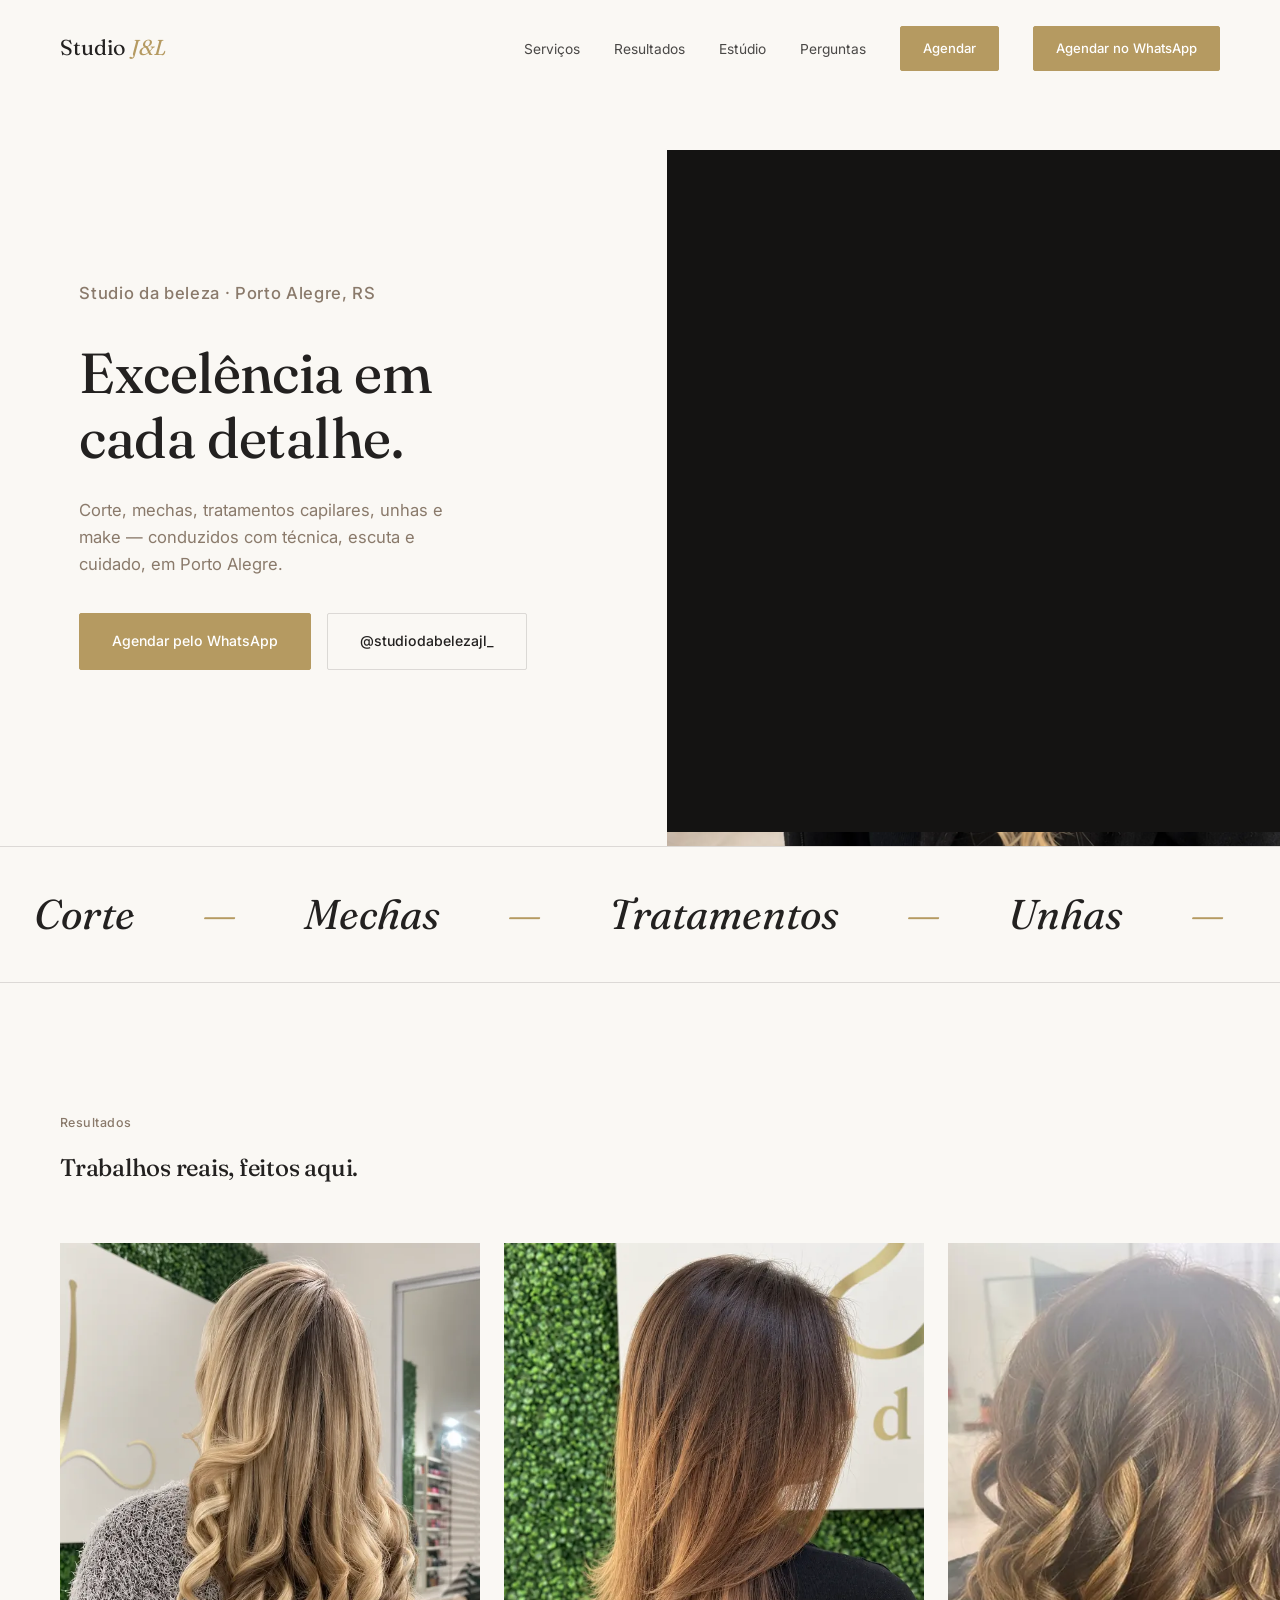
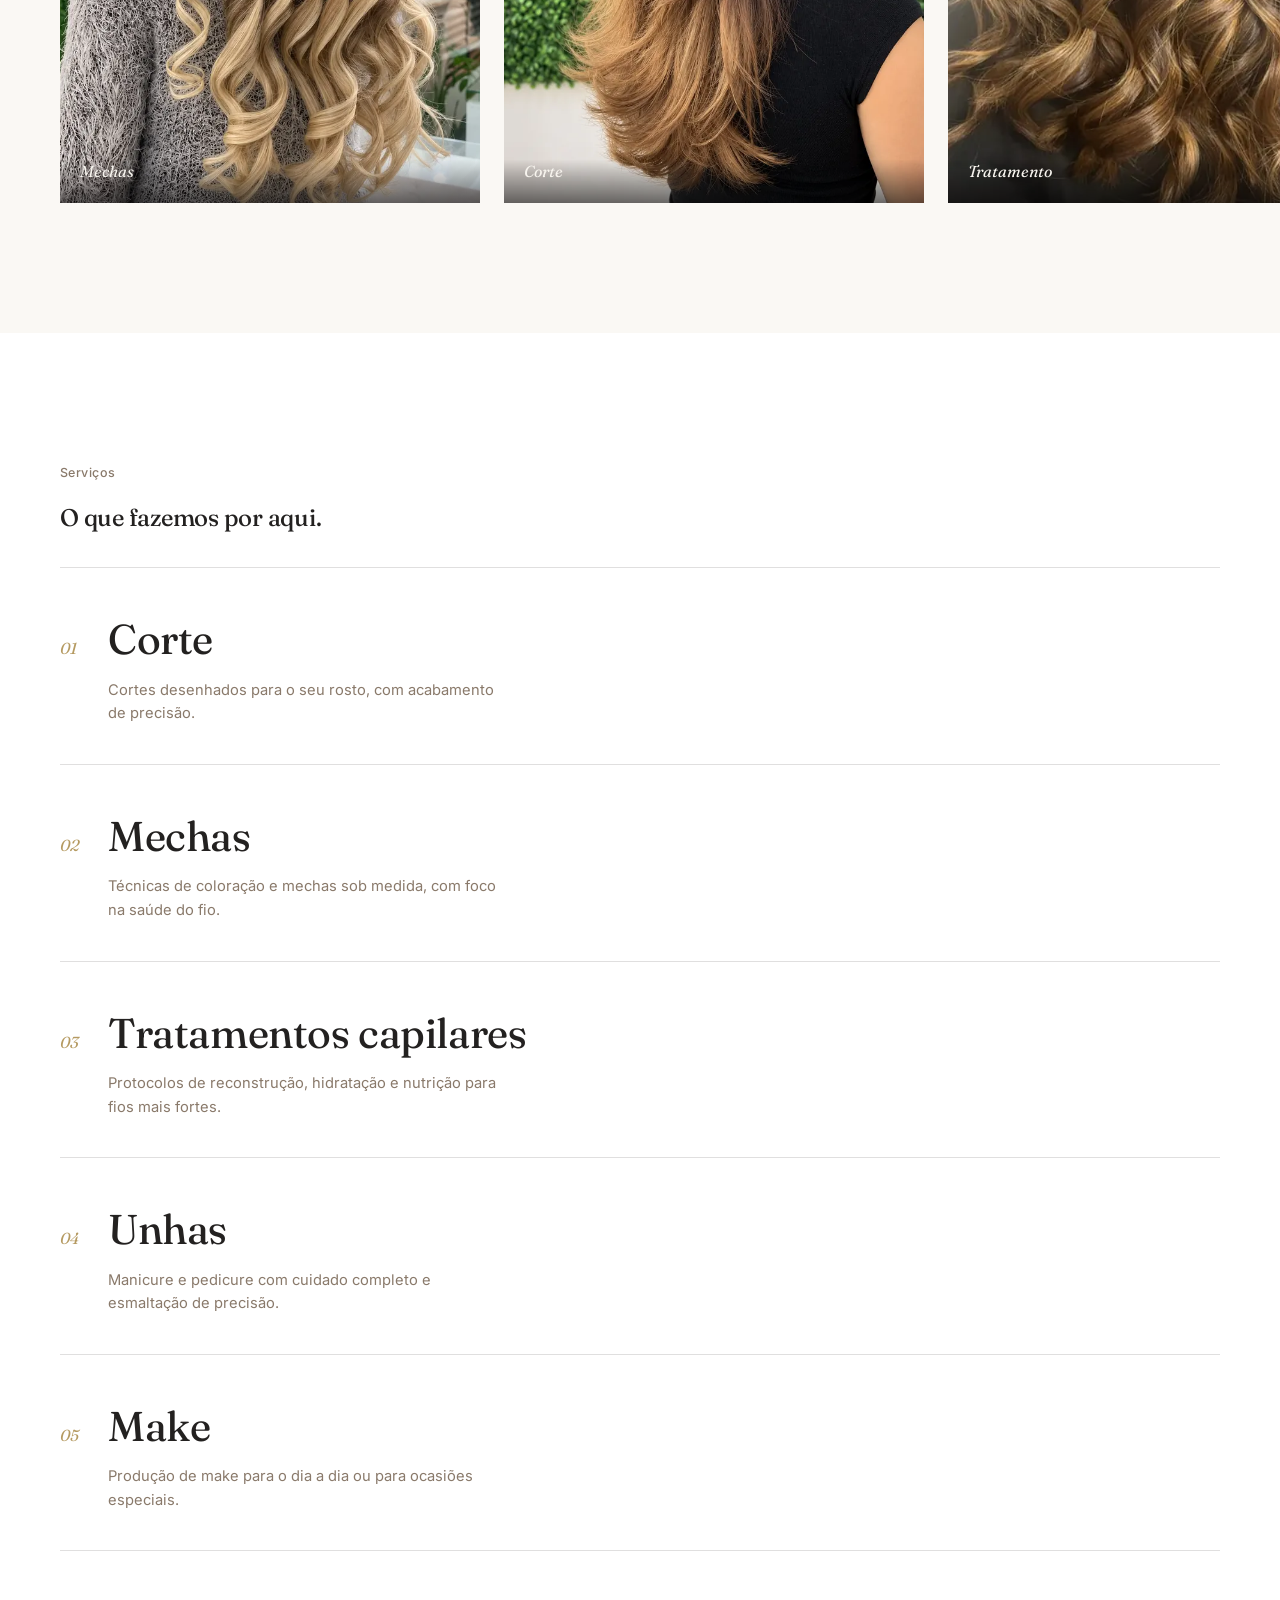
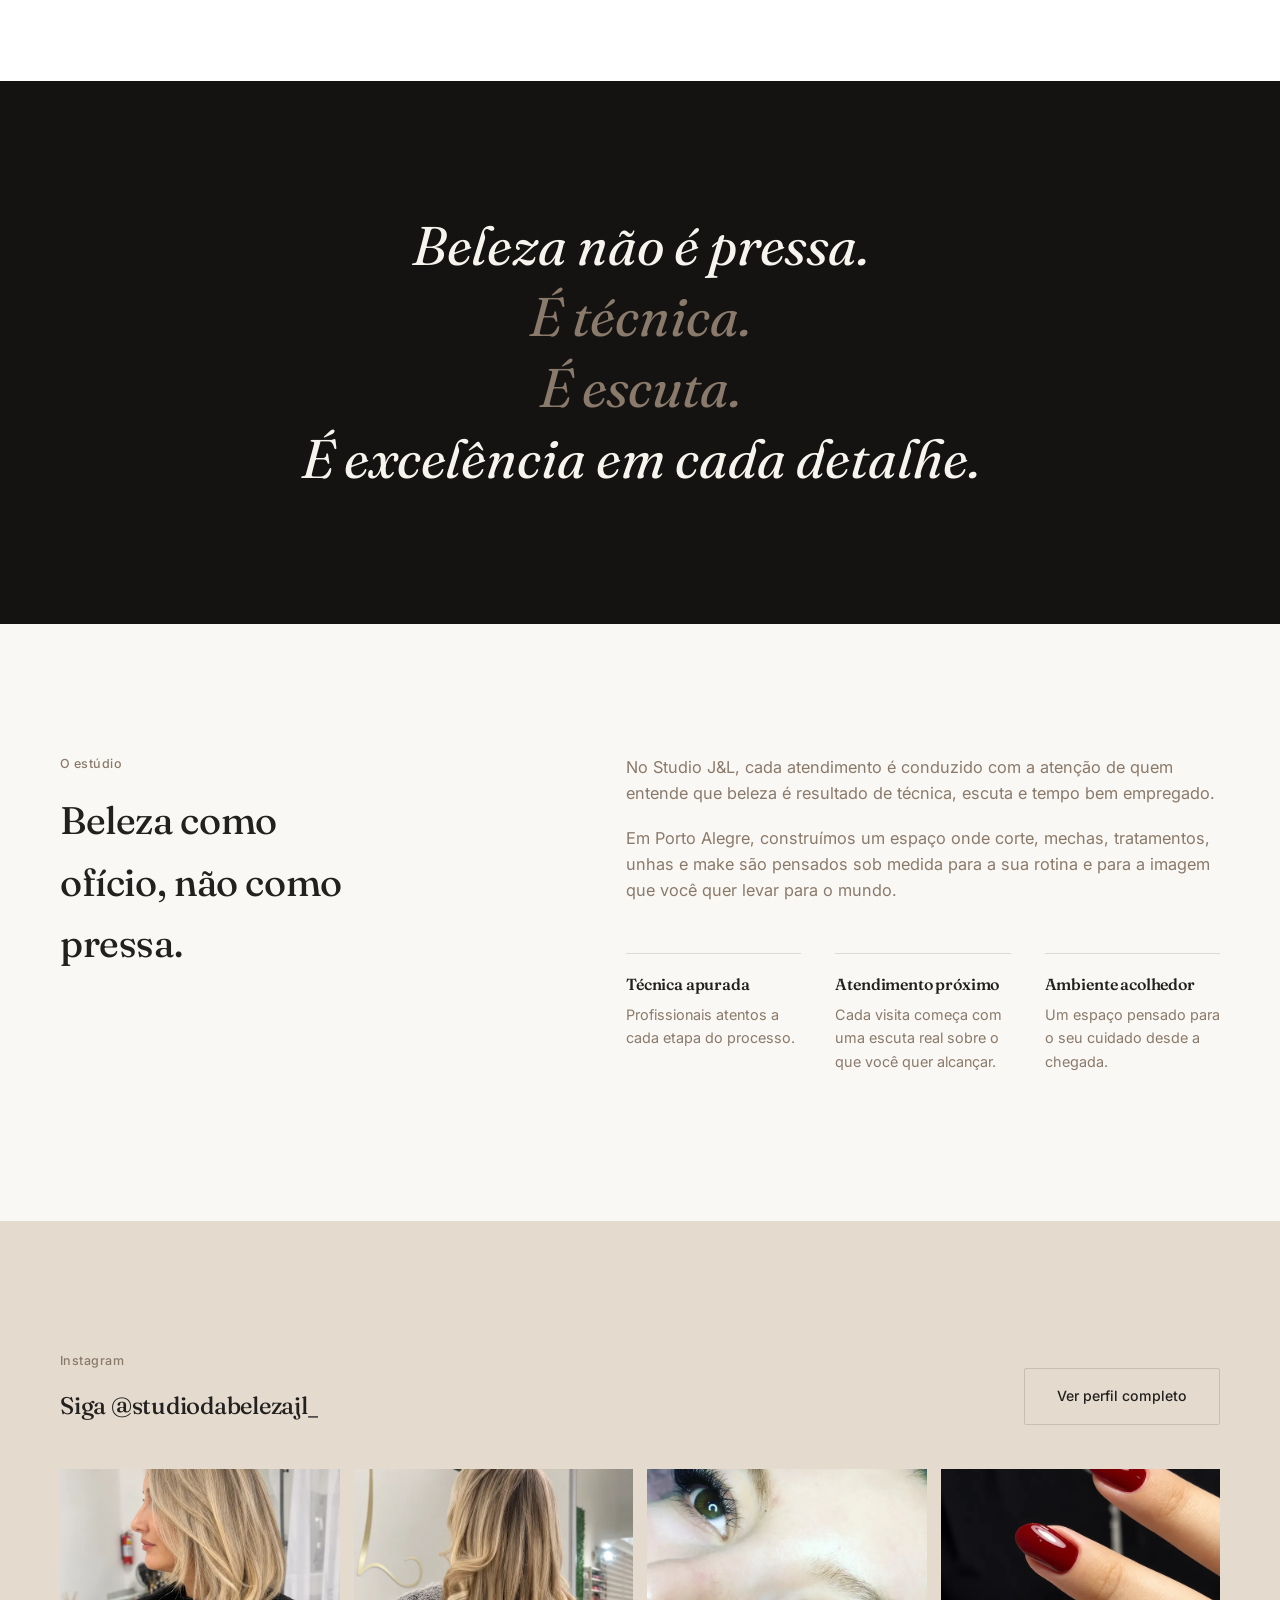
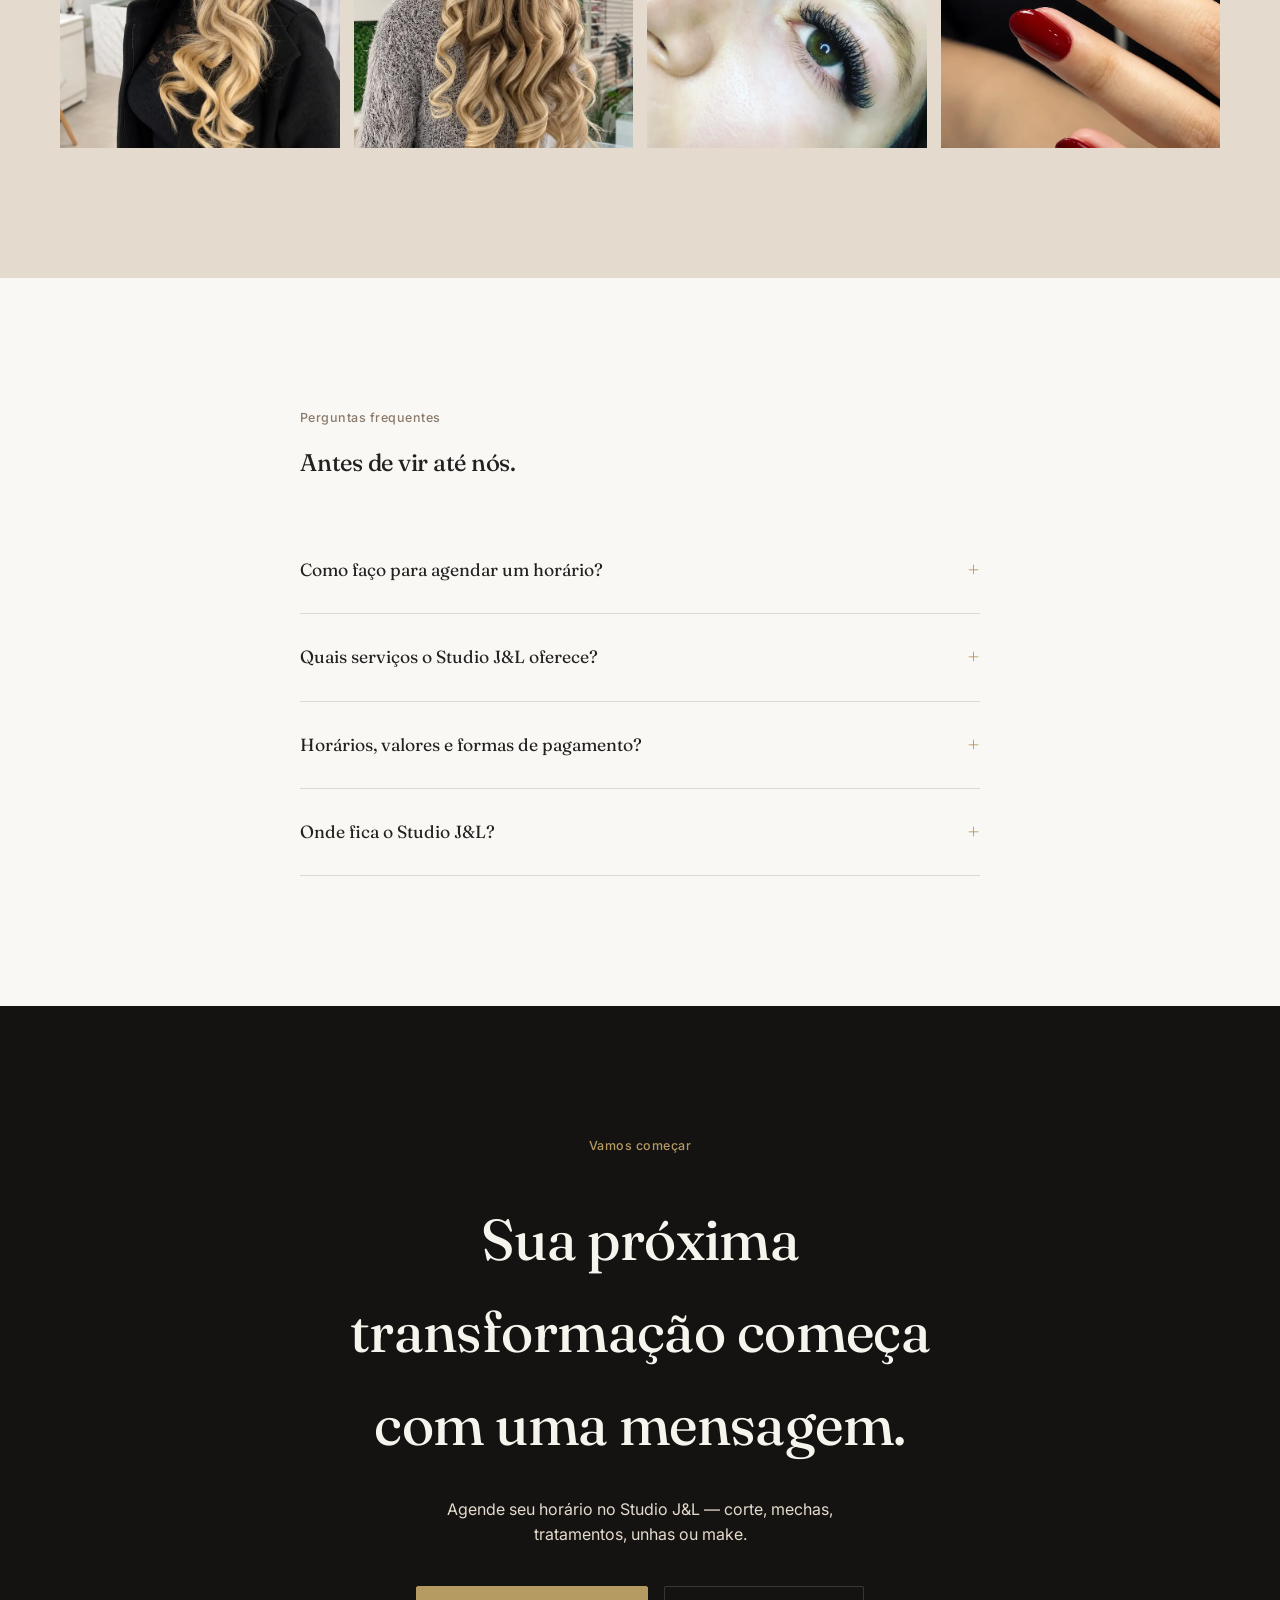
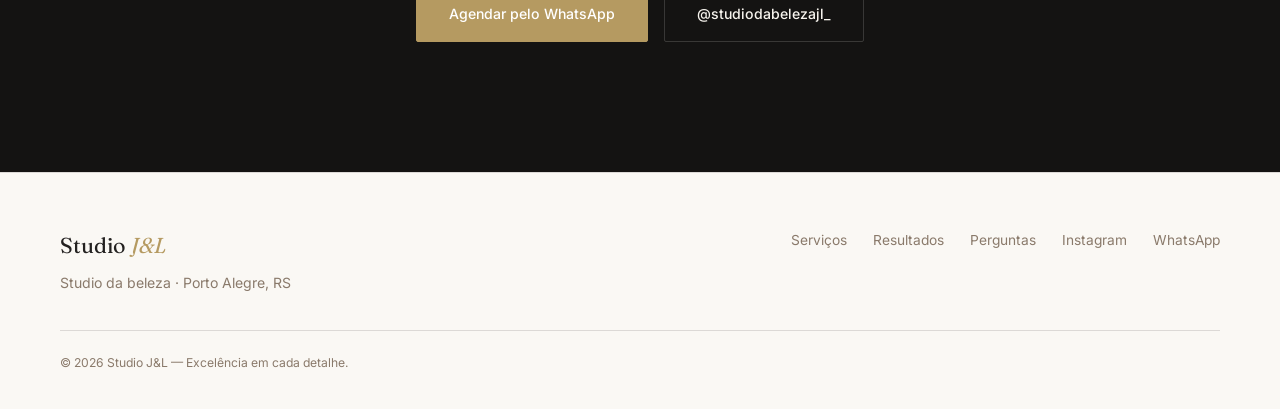
==== index.html @ c89954f4 "Add files via upload" ====
<!DOCTYPE html>
<html lang="pt-BR">
<head>
<meta charset="UTF-8">
<meta name="viewport" content="width=device-width, initial-scale=1, viewport-fit=cover">
<title>Studio J&L | Salão de Beleza em Porto Alegre</title>
<meta name="description" content="Studio J&L — salão de beleza em Porto Alegre. Corte, mechas, tratamentos capilares, unhas e make. Excelência em cada detalhe. Agende pelo WhatsApp.">
<meta name="theme-color" content="#FAF8F4">
<link rel="preconnect" href="https://fonts.googleapis.com">
<link rel="preconnect" href="https://fonts.gstatic.com" crossorigin>
<link href="https://fonts.googleapis.com/css2?family=Fraunces:ital,opsz,wght@0,9..144,340;0,9..144,440;0,9..144,560;1,9..144,420&family=Inter:wght@400;500;600&display=swap" rel="stylesheet">
<style>
:root{
  --bg:#FAF8F4;--ink:#141312;--text:#232120;--text-light:#F7F4EE;
  --gold:#B59A61;--beige:#E4DACD;--taupe:#8a7a6b;--white:#fff;
  --border:rgba(35,33,32,.14);--border-dark:rgba(247,244,238,.16);
  --serif:'Fraunces',Georgia,serif;--sans:'Inter',-apple-system,'Segoe UI',sans-serif;
  padding-top:env(safe-area-inset-top,0px);padding-bottom:env(safe-area-inset-bottom,0px);
}
*,*::before,*::after{box-sizing:border-box;margin:0;padding:0}
html{scroll-behavior:smooth}
body{background:var(--bg);color:var(--text);font-family:var(--sans);line-height:1.6;-webkit-font-smoothing:antialiased;overflow-x:hidden}
img{max-width:100%;display:block;width:100%;height:100%;object-fit:cover}
a{color:inherit;text-decoration:none}
button{font:inherit;background:none;border:none;cursor:pointer;color:inherit}
.wrap{max-width:1240px;margin:0 auto;padding:0 40px}
@media (max-width:640px){.wrap{padding:0 22px}}
h1,h2,h3{font-family:var(--serif);font-weight:460;letter-spacing:-.01em}
.kicker{font-family:var(--sans);font-size:.78rem;letter-spacing:.04em;color:var(--taupe);font-weight:500;margin-bottom:16px}
.skip-link{position:absolute;left:-999px;top:0;background:var(--ink);color:var(--text-light);padding:12px 20px;z-index:999}
.skip-link:focus{left:16px;top:16px}
:focus-visible{outline:2px solid var(--gold);outline-offset:3px}
section{padding:130px 0}
@media (max-width:900px){section{padding:84px 0}}

/* reveal / mask */
.reveal-mask{overflow:hidden;display:block}
[data-reveal]{opacity:0;transform:translateY(22px)}
[data-reveal].in{opacity:1;transform:none;transition:opacity .9s cubic-bezier(.16,.8,.3,1),transform .9s cubic-bezier(.16,.8,.3,1)}

/* buttons */
.btn{display:inline-flex;align-items:center;gap:10px;padding:16px 32px;font-size:.88rem;font-weight:500;border:1px solid var(--text);border-radius:2px;transition:transform .35s cubic-bezier(.16,.8,.3,1),background .3s,color .3s,border-color .3s}
.btn:hover{transform:translateY(-3px)}
.btn:active{transform:translateY(-1px) scale(.98)}
.btn-gold{background:var(--gold);color:var(--white);border-color:var(--gold)}
.btn-gold:hover{background:#a3895a}
.btn-line{border-color:var(--border);color:var(--text)}
.btn-line:hover{border-color:var(--text)}
.btn-dark{border-color:var(--border-dark);color:var(--text-light)}
.btn-dark:hover{background:var(--text-light);color:var(--ink)}

/* progress bar */
#progress{position:fixed;top:0;left:0;height:2px;background:var(--gold);width:0%;z-index:200;transition:width .1s linear}

/* preloader */
#preloader{position:fixed;inset:0;background:var(--ink);z-index:500;display:flex;align-items:center;justify-content:center}
#preloader span{font-family:var(--serif);font-style:italic;color:var(--text-light);font-size:2.4rem;opacity:0}

/* header */
header{position:fixed;top:0;left:0;right:0;z-index:150;padding:26px 0;transition:transform .5s cubic-bezier(.16,.8,.3,1),background .4s,padding .4s,border-color .4s;border-bottom:1px solid transparent}
header.scrolled{background:rgba(250,248,244,.88);backdrop-filter:blur(10px);padding:16px 0;border-color:var(--border)}
header.hide{transform:translateY(-100%)}
header .wrap{display:flex;align-items:center;justify-content:space-between}
.logo{font-family:var(--serif);font-size:1.35rem}
.logo em{font-style:italic;color:var(--gold)}
nav ul{list-style:none;display:flex;gap:34px;align-items:center}
.nav-link{font-size:.86rem;opacity:.82;transition:opacity .25s}
.nav-link:hover{opacity:1}
.nav-cta{font-size:.82rem;padding:11px 22px}
#menu-toggle{position:absolute;opacity:0;pointer-events:none}
.burger{display:flex;flex-direction:column;gap:5px;cursor:pointer;z-index:60;width:26px}
.burger span{height:1px;background:var(--text);transition:transform .3s,opacity .3s}
@media (min-width:861px){.burger{display:none}}
@media (max-width:860px){
  .nav-link,.nav-cta.desktop-only{display:none}
  nav ul{position:fixed;inset:0;background:var(--ink);flex-direction:column;justify-content:center;align-items:flex-start;padding:0 44px;gap:0;visibility:hidden;opacity:0;transition:opacity .3s}
  #menu-toggle:checked ~ nav ul{visibility:visible;opacity:1}
  nav ul li{overflow:hidden}
  nav ul li a{font-family:var(--serif);font-size:2rem;color:var(--text-light);display:block;padding:14px 0;transform:translateY(110%)}
  nav ul li a.nav-cta{color:var(--ink);margin-top:10px}
}

/* hero */
.hero{padding:150px 0 0;display:grid;grid-template-columns:1fr .92fr;align-items:stretch;min-height:94vh}
.hero-copy{display:flex;flex-direction:column;justify-content:center;padding:10px 60px 80px 0}
.hero-copy h1{font-size:clamp(2.5rem,4.4vw,4.1rem);line-height:1.08}
.hero-copy h1 .reveal-mask{padding-bottom:.08em}
.hero-copy p{max-width:40ch;margin:24px 0 36px;color:var(--taupe);font-size:1.04rem}
.hero-ctas{display:flex;gap:16px;flex-wrap:wrap}
.hero-visual{position:relative;overflow:hidden;background:var(--ink)}
.hero-visual .clip{position:absolute;inset:0;clip-path:inset(100% 0 0 0)}
.hero-visual img{transform:scale(1.12)}
@media (max-width:900px){.hero{grid-template-columns:1fr;padding-top:120px}.hero-copy{padding:14px 0 46px}.hero-visual{min-height:56vh}}

/* marquee */
.marquee{padding:34px 0;border-top:1px solid var(--border);border-bottom:1px solid var(--border);overflow:hidden}
.marquee-track{display:flex;width:max-content;gap:0;animation:mq 26s linear infinite}
.marquee-track span{font-family:var(--serif);font-style:italic;font-size:clamp(1.6rem,3.4vw,2.6rem);padding:0 34px;white-space:nowrap;color:var(--text)}
.marquee-track span.dim{color:var(--gold)}
@keyframes mq{from{transform:translateX(0)}to{transform:translateX(-50%)}}
@media (prefers-reduced-motion:reduce){.marquee-track{animation:none}}

/* resultados (pinned horizontal) */
.resultados-head{margin-bottom:56px}
#res-pin{overflow:hidden}
.res-track{display:flex;gap:24px;will-change:transform}
.res-card{flex:0 0 auto;width:min(72vw,420px);aspect-ratio:3/4;position:relative;overflow:hidden;cursor:pointer}
.res-card img{transition:transform .7s cubic-bezier(.16,.8,.3,1)}
.res-card:hover img{transform:scale(1.06)}
.res-card figcaption{position:absolute;left:0;bottom:0;right:0;padding:18px 20px;background:linear-gradient(0deg,rgba(0,0,0,.55),transparent 70%);color:var(--text-light);font-family:var(--serif);font-style:italic}
@media (max-width:900px){
  #res-pin{overflow-x:auto;scroll-snap-type:x mandatory;-webkit-overflow-scrolling:touch}
  .res-track{padding:0 22px}
  .res-card{scroll-snap-align:start;width:78vw}
}

/* serviços */
.servicos{background:var(--white)}
.svc-row{border-top:1px solid var(--border);display:flex;align-items:center;justify-content:space-between;padding:38px 0;position:relative;gap:30px}
.servicos .wrap>.svc-row:last-child{border-bottom:1px solid var(--border)}
.svc-row .svc-left{display:flex;align-items:baseline;gap:22px}
.svc-row .svc-n{font-family:var(--serif);font-style:italic;color:var(--gold);font-size:1rem;min-width:26px}
.svc-row h3{font-size:clamp(1.6rem,3.6vw,2.6rem);font-weight:440;transition:transform .5s cubic-bezier(.16,.8,.3,1),color .4s}
.svc-row p{color:var(--taupe);font-size:.92rem;margin-top:6px;max-width:44ch}
.svc-thumb{width:110px;height:78px;overflow:hidden;flex:0 0 auto}
.svc-thumb.ph{background:linear-gradient(155deg,var(--beige),var(--gold))}
.svc-row .svc-float{position:absolute;top:50%;right:170px;width:220px;height:290px;transform:translateY(-50%) scale(.9);opacity:0;pointer-events:none;overflow:hidden;transition:opacity .5s ease,transform .6s cubic-bezier(.16,.8,.3,1);z-index:5;box-shadow:0 30px 60px -20px rgba(0,0,0,.3)}
@media (min-width:861px){
  .svc-thumb{display:none}
  .svc-row:hover .svc-float,.svc-row:focus-within .svc-float{opacity:1;transform:translateY(-50%) scale(1)}
  .svc-row:hover h3,.svc-row:focus-within h3{transform:translateX(14px);color:var(--gold)}
}
@media (max-width:860px){.svc-row .svc-float{display:none}.svc-row{flex-wrap:wrap}}

/* manifesto */
.manifesto{background:var(--ink);color:var(--text-light);text-align:center}
.manifesto .line{font-family:var(--serif);font-style:italic;font-size:clamp(1.7rem,5vw,3.4rem);line-height:1.3}
.manifesto .line.pale{color:var(--taupe)}

/* sobre */
.about-grid{display:grid;grid-template-columns:.9fr 1.1fr;gap:80px}
.about-grid h2{font-size:clamp(1.9rem,3vw,2.6rem);max-width:13ch}
.about-text p{color:var(--taupe);font-size:1.02rem;margin-bottom:18px}
.pillars{margin-top:50px;display:grid;grid-template-columns:repeat(3,1fr);gap:34px}
.pillar{border-top:1px solid var(--border);padding-top:18px}
.pillar h3{font-size:1rem;font-weight:560;margin-bottom:6px}
.pillar p{color:var(--taupe);font-size:.9rem}
@media (max-width:900px){.about-grid{grid-template-columns:1fr;gap:36px}.pillars{grid-template-columns:1fr;gap:22px}}

/* instagram grid */
.insta{background:var(--beige)}
.insta-head{display:flex;justify-content:space-between;align-items:flex-end;gap:20px;flex-wrap:wrap;margin-bottom:44px}
.insta-grid{display:grid;grid-template-columns:repeat(4,1fr);gap:14px}
.insta-item{aspect-ratio:1/1;overflow:hidden;position:relative;cursor:pointer}
.insta-item img{transition:transform .6s cubic-bezier(.16,.8,.3,1)}
.insta-item:hover img{transform:scale(1.08)}
.insta-item .ov{position:absolute;inset:0;background:rgba(20,19,18,.0);display:flex;align-items:center;justify-content:center;transition:background .35s}
.insta-item:hover .ov{background:rgba(20,19,18,.28)}
.insta-item .ov svg{opacity:0;transform:scale(.8);transition:opacity .3s,transform .3s}
.insta-item:hover .ov svg{opacity:1;transform:scale(1)}
@media (max-width:900px){.insta-grid{grid-template-columns:repeat(2,1fr)}}

/* faq */
.faq-wrap{max-width:760px}
details{border-bottom:1px solid var(--border);padding:24px 0}
summary{cursor:pointer;list-style:none;display:flex;justify-content:space-between;gap:20px;align-items:center;font-family:var(--serif);font-size:1.1rem}
summary::-webkit-details-marker{display:none}
summary::after{content:'+';font-size:1.5rem;color:var(--gold);font-weight:300;transition:transform .3s}
details[open] summary::after{transform:rotate(45deg)}
details p{color:var(--taupe);margin-top:14px;max-width:56ch;font-size:.95rem}

/* cta final */
.cta-final{background:var(--ink);color:var(--text-light);text-align:center;position:relative}
.cta-final h2{color:var(--text-light);font-size:clamp(2rem,5vw,3.6rem);max-width:16ch;margin:0 auto 26px}
.cta-final p{color:var(--beige);max-width:44ch;margin:0 auto 38px}

/* footer */
footer{padding:56px 0 36px;border-top:1px solid var(--border)}
.foot-grid{display:flex;justify-content:space-between;align-items:flex-start;flex-wrap:wrap;gap:28px}
footer .tag{color:var(--taupe);font-size:.88rem;margin-top:8px}
.foot-links{display:flex;gap:26px;flex-wrap:wrap}
.foot-links a{font-size:.86rem;color:var(--taupe)}
.foot-links a:hover{color:var(--text)}
.copyright{margin-top:36px;font-size:.76rem;color:var(--taupe);border-top:1px solid var(--border);padding-top:22px}

/* lightbox */
#lightbox{position:fixed;inset:0;background:rgba(15,14,13,.92);z-index:400;display:flex;align-items:center;justify-content:center;visibility:hidden;opacity:0}
#lightbox img{max-width:min(90vw,900px);max-height:82vh;width:auto;object-fit:contain}
#lightbox .lb-close{position:absolute;top:28px;right:32px;color:var(--text-light);font-size:1rem;display:flex;align-items:center;gap:8px}
#lightbox figcaption{position:absolute;bottom:34px;color:var(--beige);font-family:var(--serif);font-style:italic}

@media (prefers-reduced-motion:reduce){
  [data-reveal]{opacity:1!important;transform:none!important}
  .hero-visual .clip{clip-path:none!important}
}
</style>
</head>
<body id="top">
<a href="#main" class="skip-link">Pular para o conteúdo</a>
<div id="progress"></div>
<div id="preloader" aria-hidden="true"><span>J&amp;L</span></div>

<header id="site-header">
  <div class="wrap">
    <a href="#top" class="logo">Studio <em>J&amp;L</em></a>
    <input type="checkbox" id="menu-toggle" aria-hidden="true">
    <nav>
      <ul>
        <li><a href="#servicos" class="nav-link">Serviços</a></li>
        <li><a href="#resultados" class="nav-link">Resultados</a></li>
        <li><a href="#sobre" class="nav-link">Estúdio</a></li>
        <li><a href="#faq" class="nav-link">Perguntas</a></li>
        <li><a href="https://contate.me/5551994129746" target="_blank" rel="noopener" class="btn btn-gold nav-cta desktop-only">Agendar</a></li>
        <li><a href="https://contate.me/5551994129746" target="_blank" rel="noopener" class="btn btn-gold nav-cta">Agendar no WhatsApp</a></li>
      </ul>
    </nav>
    <label for="menu-toggle" class="burger" id="burger-btn" aria-label="Abrir menu" role="button" tabindex="0"><span></span><span></span><span></span></label>
  </div>
</header>

<main id="main">

  <section class="hero" id="hero">
    <div class="hero-copy wrap" style="padding-left:0">
      <p class="kicker">Studio da beleza · Porto Alegre, RS</p>
      <h1 id="hero-title">
        <span class="reveal-mask"><span class="line">Excelência em</span></span>
        <span class="reveal-mask"><span class="line">cada detalhe.</span></span>
      </h1>
      <p data-reveal>Corte, mechas, tratamentos capilares, unhas e make — conduzidos com técnica, escuta e cuidado, em Porto Alegre.</p>
      <div class="hero-ctas" data-reveal>
        <a href="https://contate.me/5551994129746" target="_blank" rel="noopener" class="btn btn-gold">Agendar pelo WhatsApp</a>
        <a href="https://www.instagram.com/studiodabelezajl_/" target="_blank" rel="noopener" class="btn btn-line">@studiodabelezajl_</a>
      </div>
    </div>
    <div class="hero-visual">
      <div class="clip" id="hero-clip">
        <img id="hero-img" src="[data-uri]" alt="Cabelo loiro com babyliss e mechas, finalização de escova no Studio J&amp;L" width="1400" height="1866">
      </div>
    </div>
  </section>

  <div class="marquee" aria-hidden="true">
    <div class="marquee-track">
      <span>Corte</span><span class="dim">—</span><span>Mechas</span><span class="dim">—</span><span>Tratamentos</span><span class="dim">—</span><span>Unhas</span><span class="dim">—</span><span>Make</span><span class="dim">—</span>
      <span>Corte</span><span class="dim">—</span><span>Mechas</span><span class="dim">—</span><span>Tratamentos</span><span class="dim">—</span><span>Unhas</span><span class="dim">—</span><span>Make</span><span class="dim">—</span>
    </div>
  </div>

  <section id="resultados">
    <div class="wrap resultados-head">
      <p class="kicker">Resultados</p>
      <h2 class="reveal-mask" data-reveal>Trabalhos reais, feitos aqui.</h2>
    </div>
    <div id="res-pin">
      <div class="res-track wrap" id="res-track">
        <figure class="res-card" data-lightbox data-full="[data-uri]" data-alt="Mechas loiras em cabelo longo cacheado">
          <img src="[data-uri]" alt="Mechas loiras em cabelo longo cacheado" loading="lazy" width="700" height="874">
          <figcaption>Mechas</figcaption>
        </figure>
        <figure class="res-card" data-lightbox data-full="[data-uri]" data-alt="Corte em camadas com balayage">
          <img src="[data-uri]" alt="Corte em camadas com balayage" loading="lazy" width="700" height="933">
          <figcaption>Corte</figcaption>
        </figure>
        <figure class="res-card" data-lightbox data-full="[data-uri]" data-alt="Cachos definidos após tratamento capilar">
          <img src="[data-uri]" alt="Cachos definidos após tratamento capilar" loading="lazy" width="700" height="701">
          <figcaption>Tratamento</figcaption>
        </figure>
        <figure class="res-card" data-lightbox data-full="[data-uri]" data-alt="Unhas em esmaltação vermelha">
          <img src="[data-uri]" alt="Unhas em esmaltação vermelha" loading="lazy" width="700" height="933">
          <figcaption>Unhas</figcaption>
        </figure>
        <figure class="res-card" data-lightbox data-full="[data-uri]" data-alt="Escova e mechas loiras, vista lateral">
          <img src="[data-uri]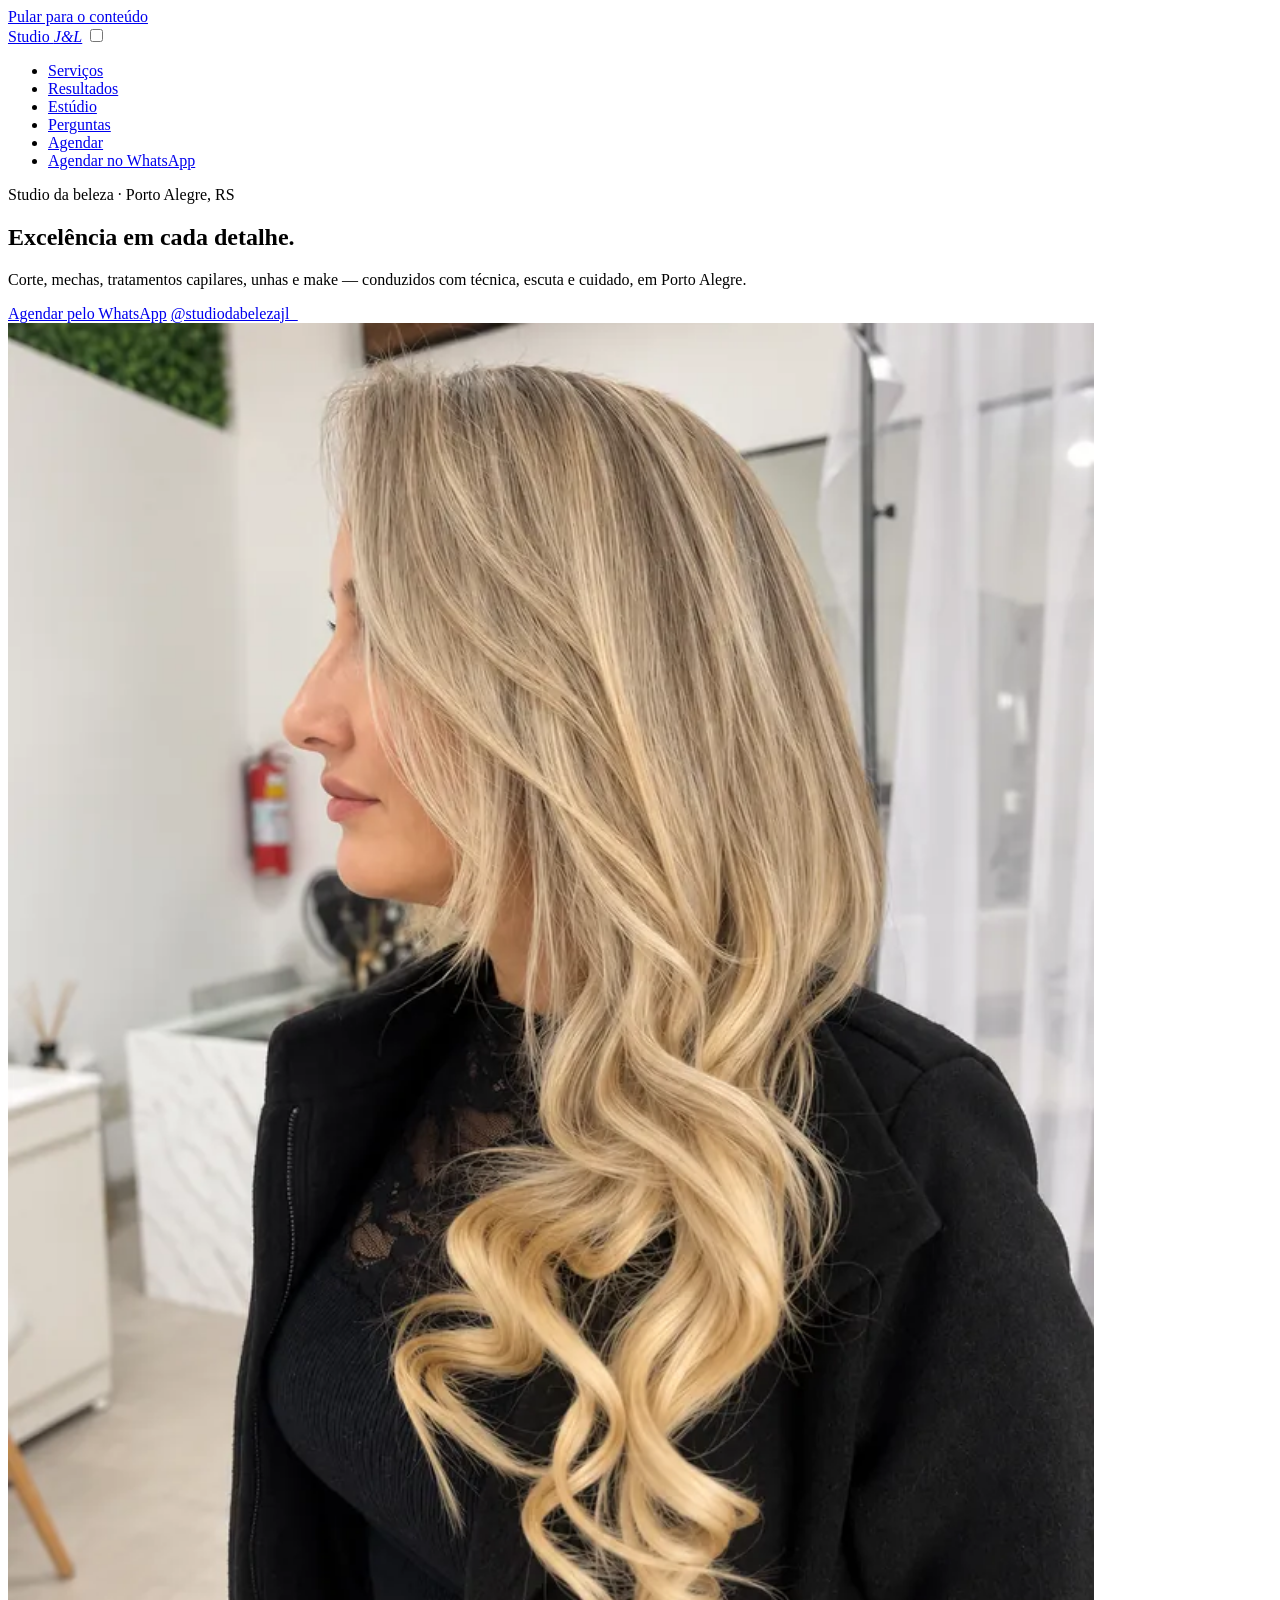
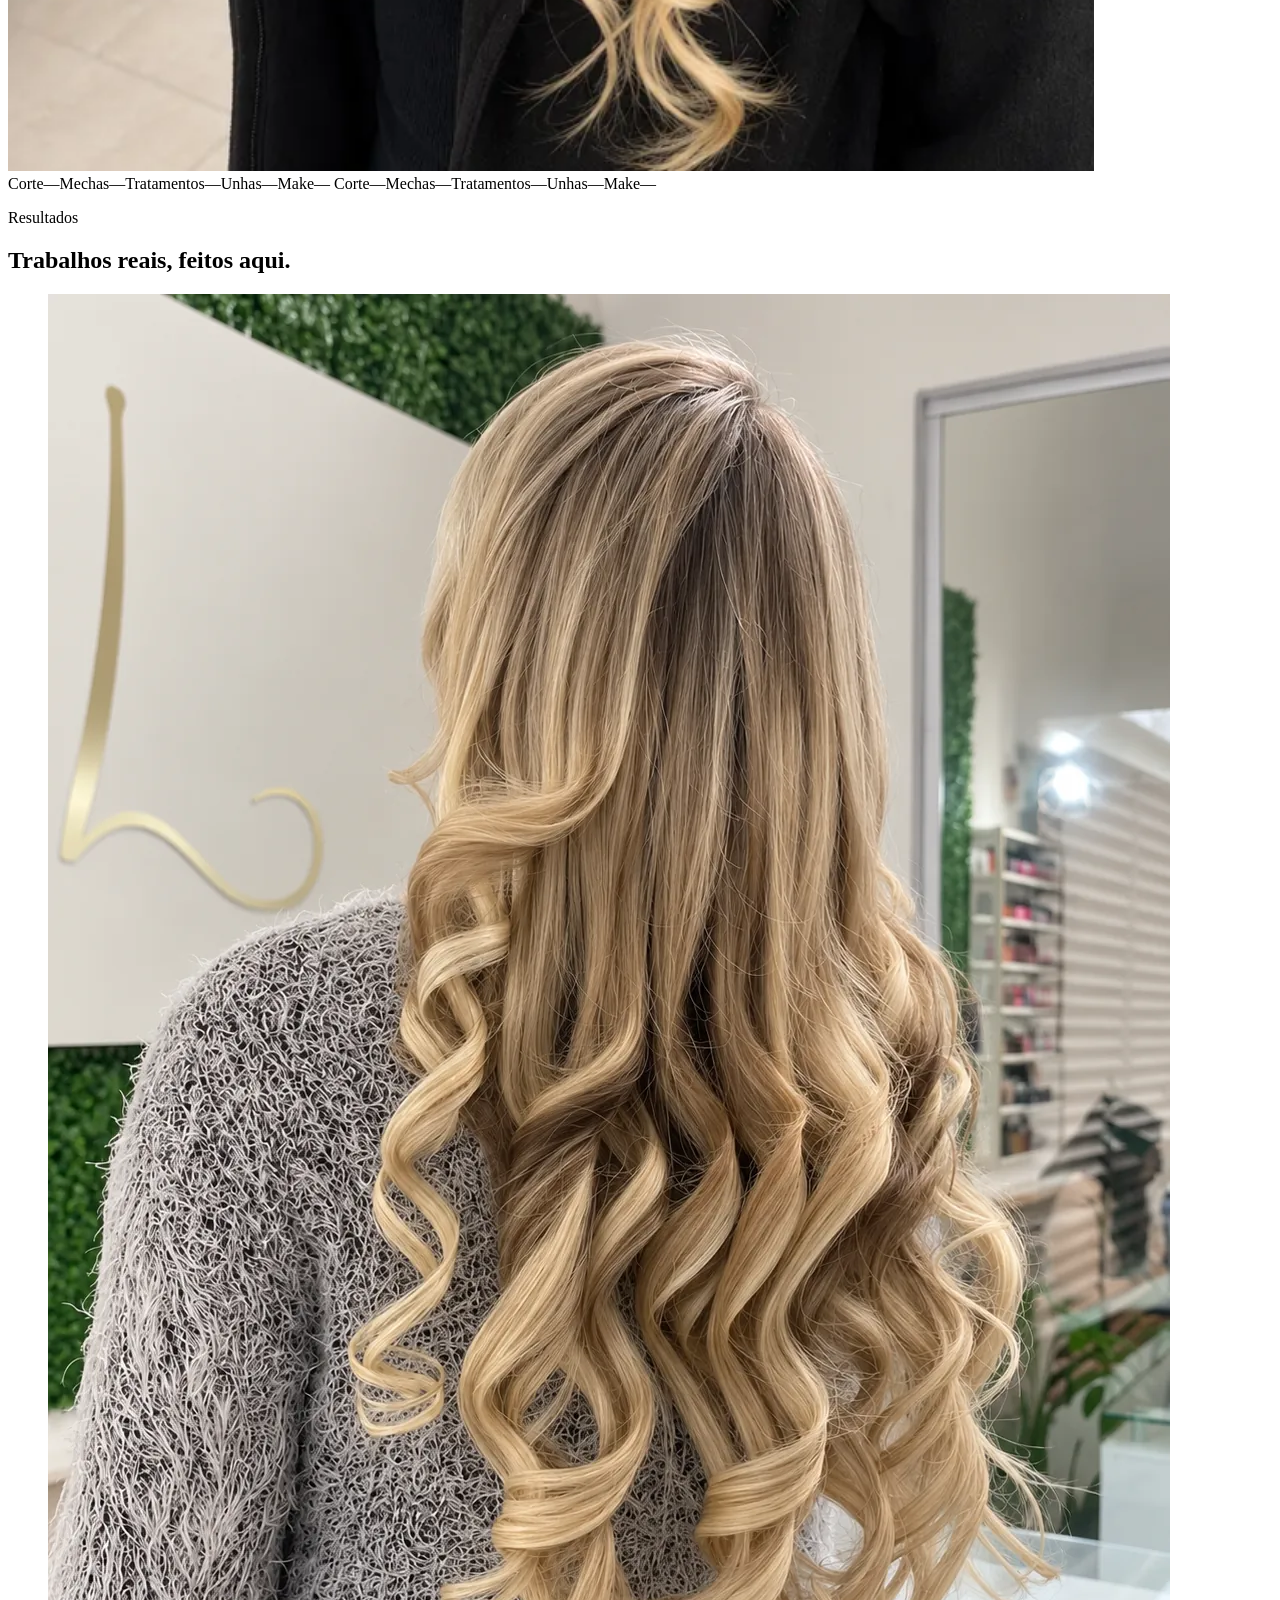
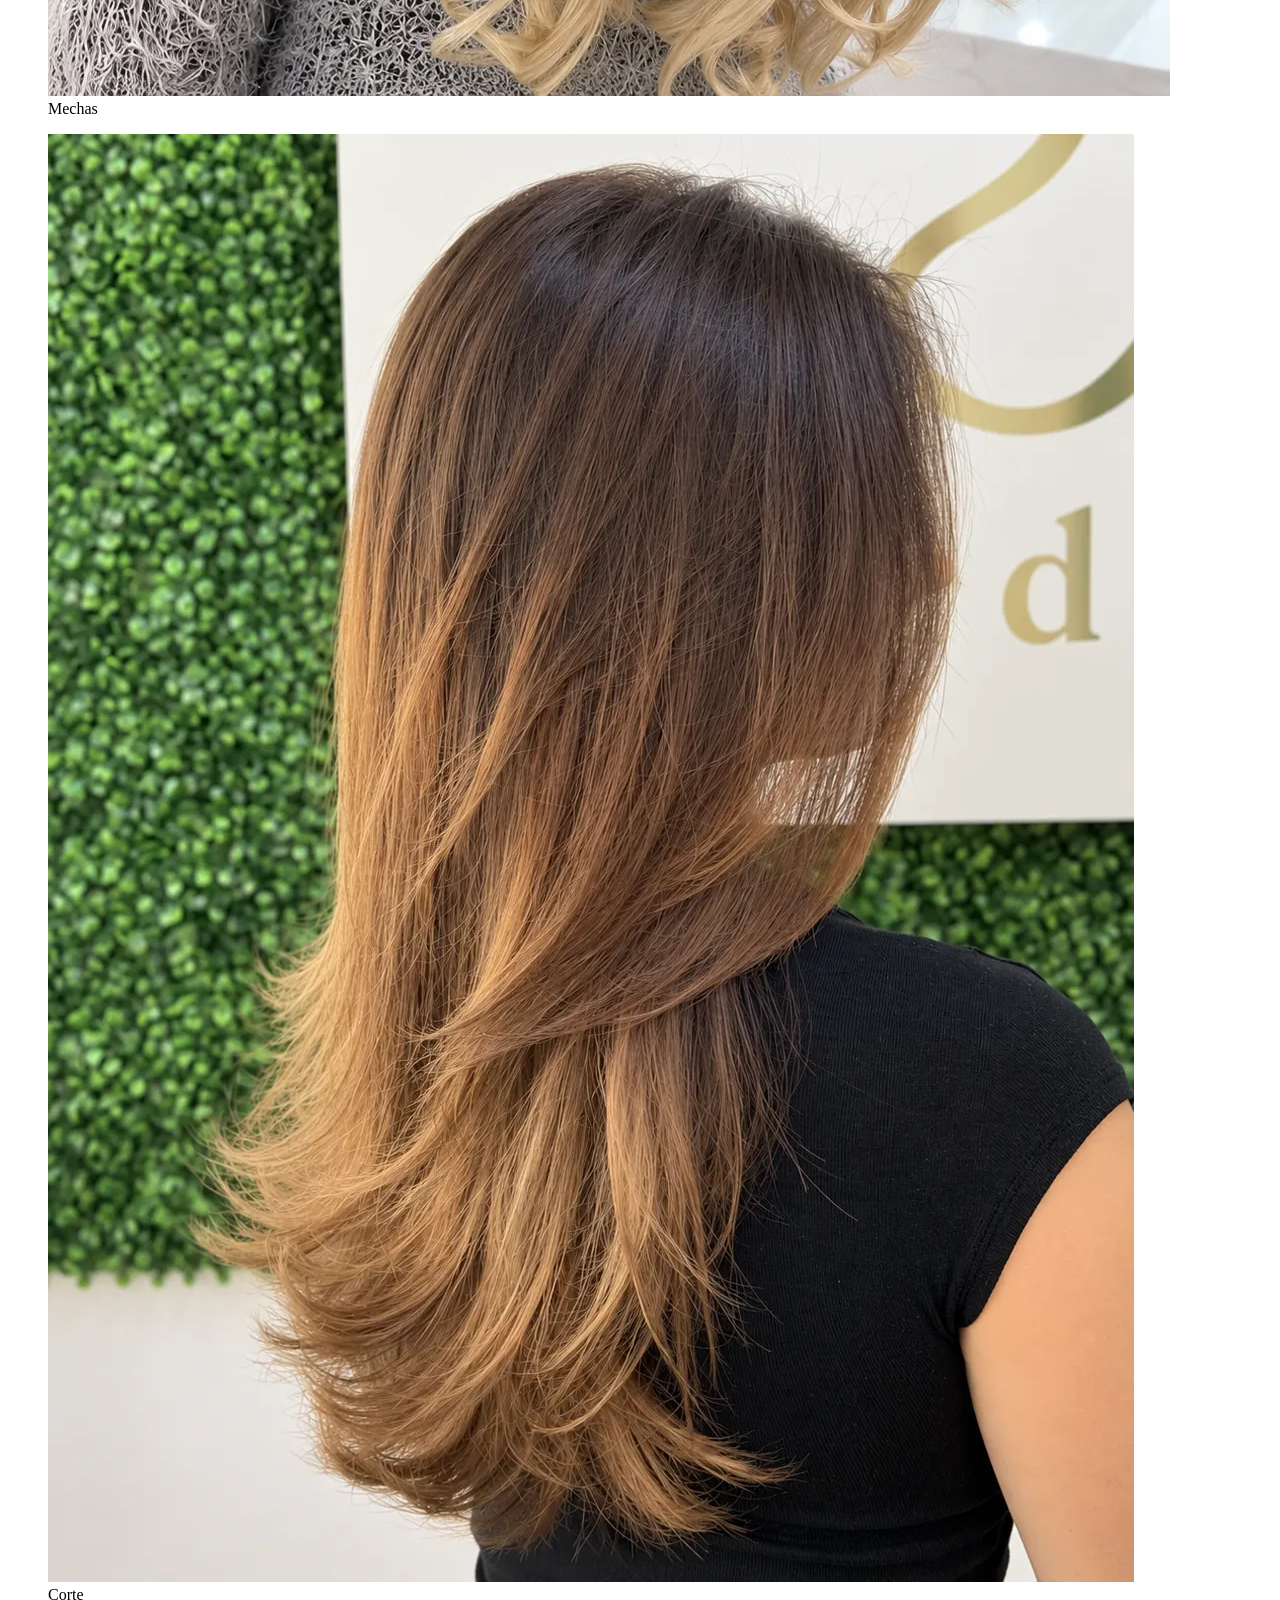
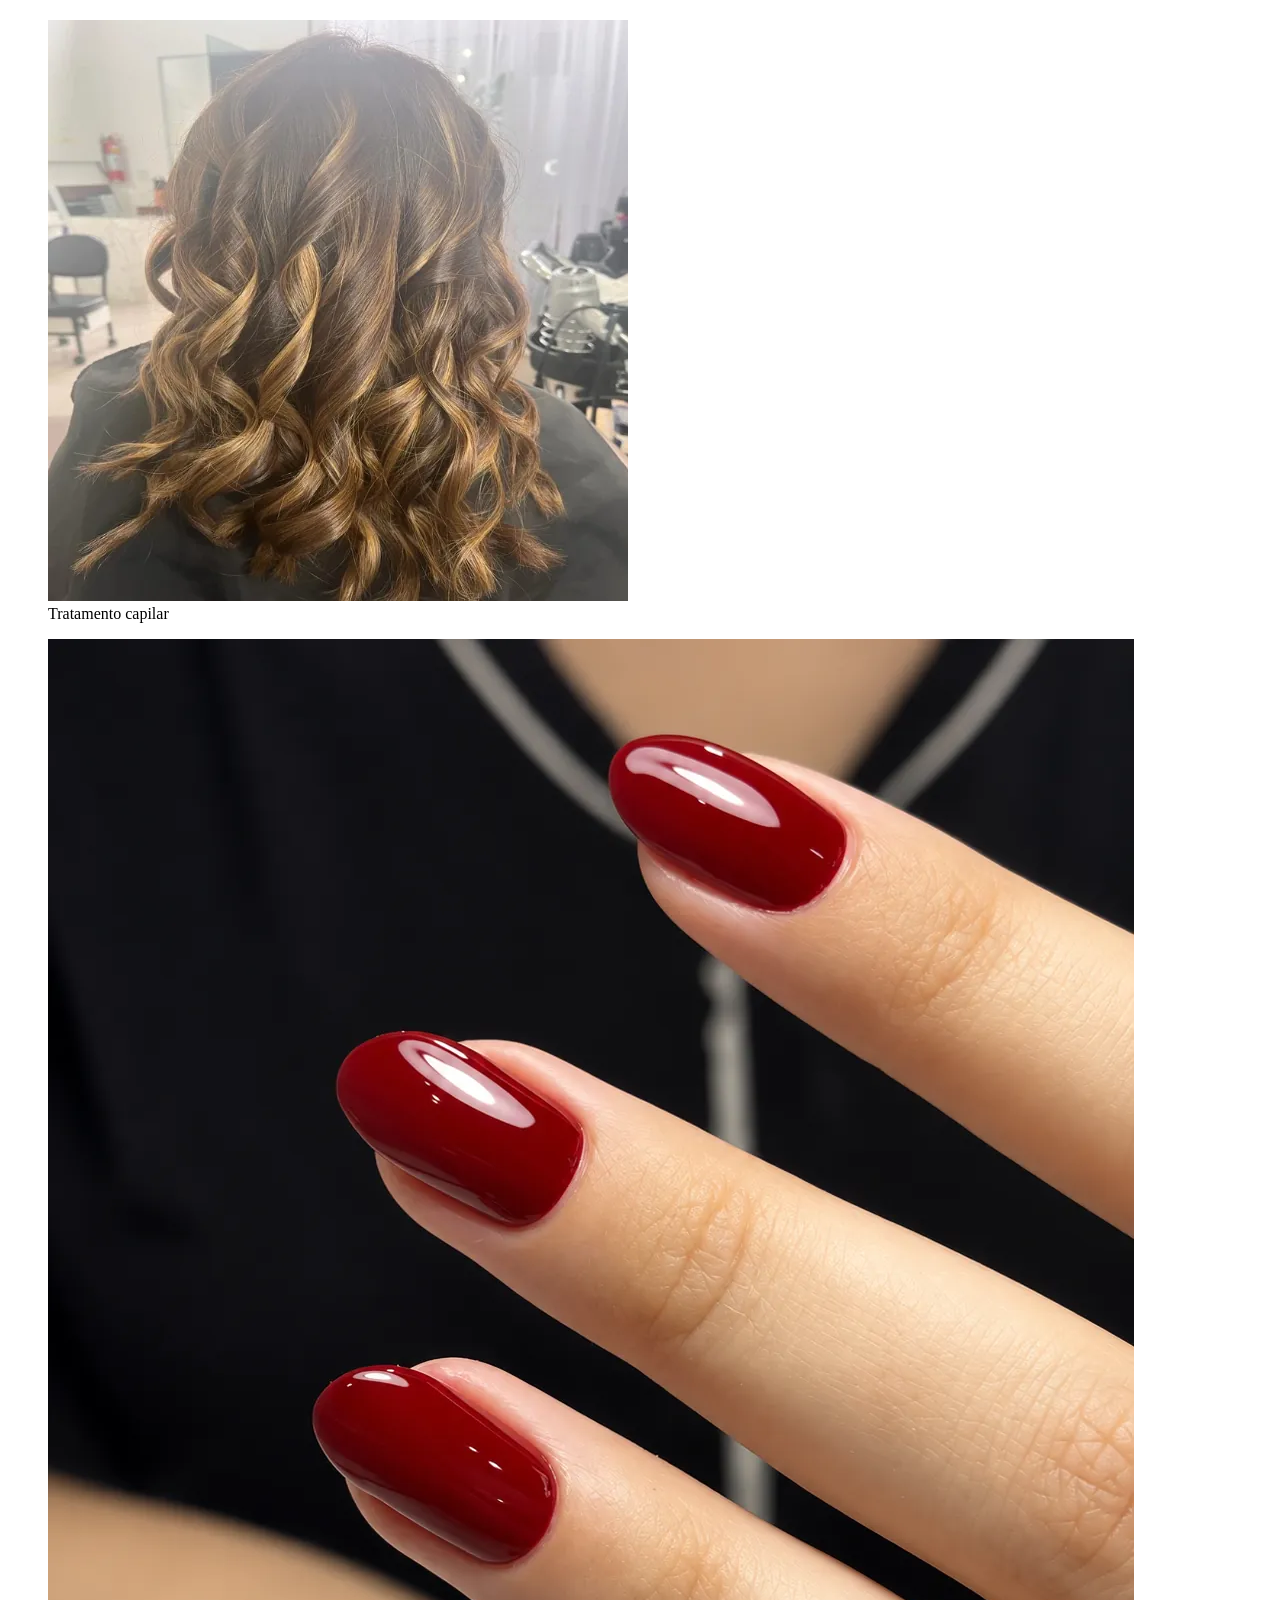
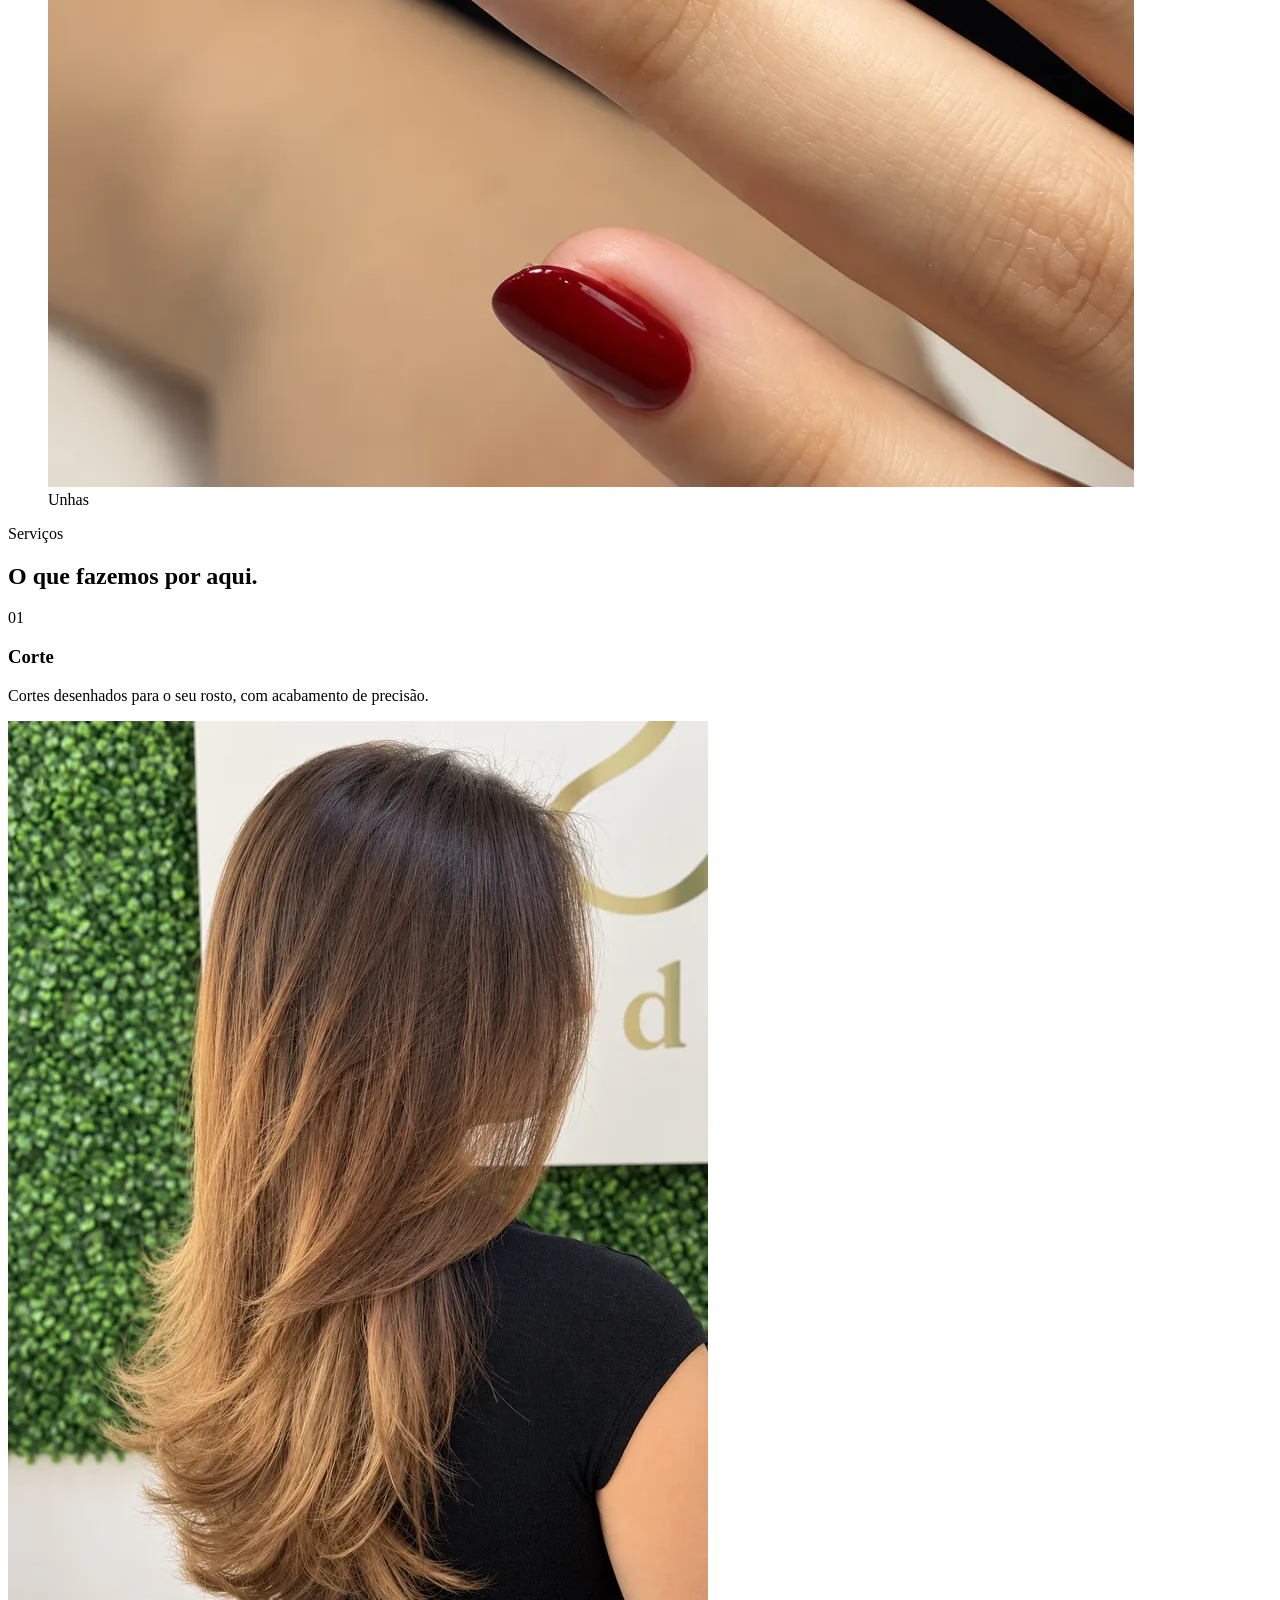
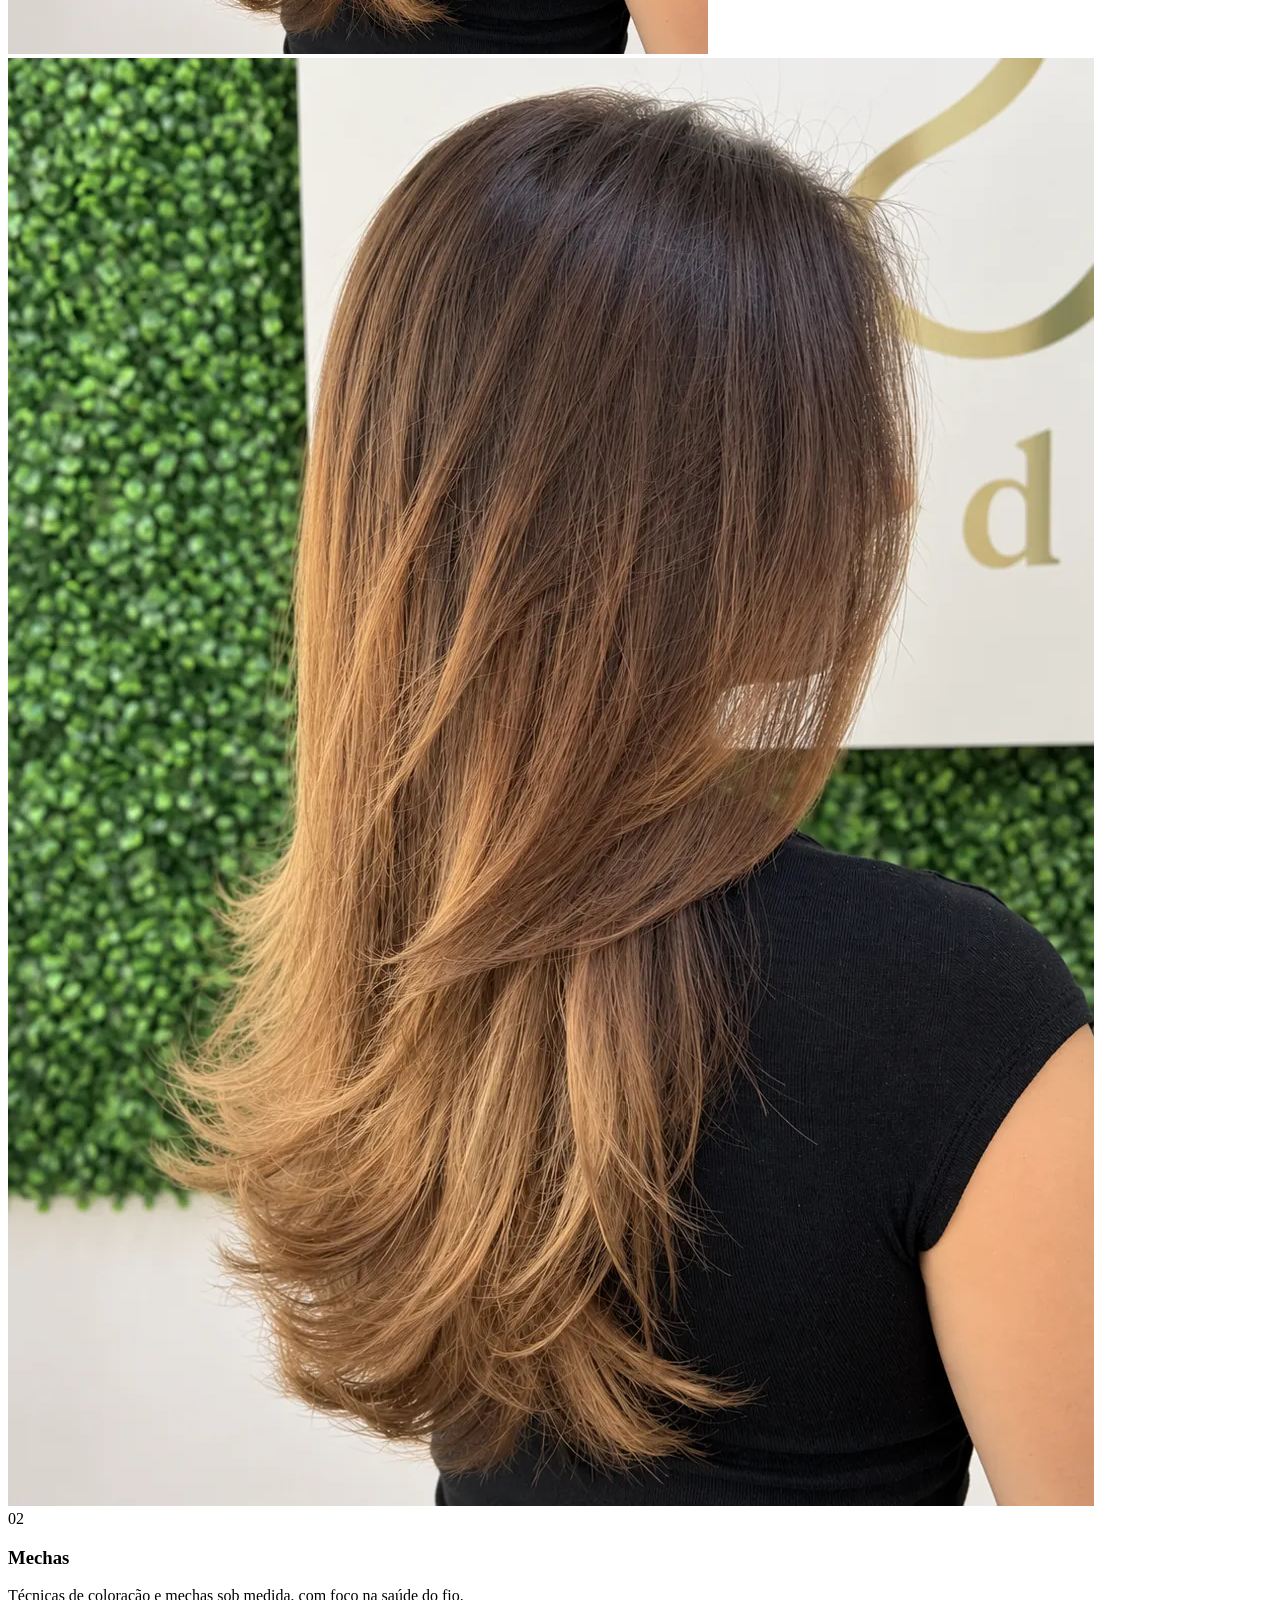
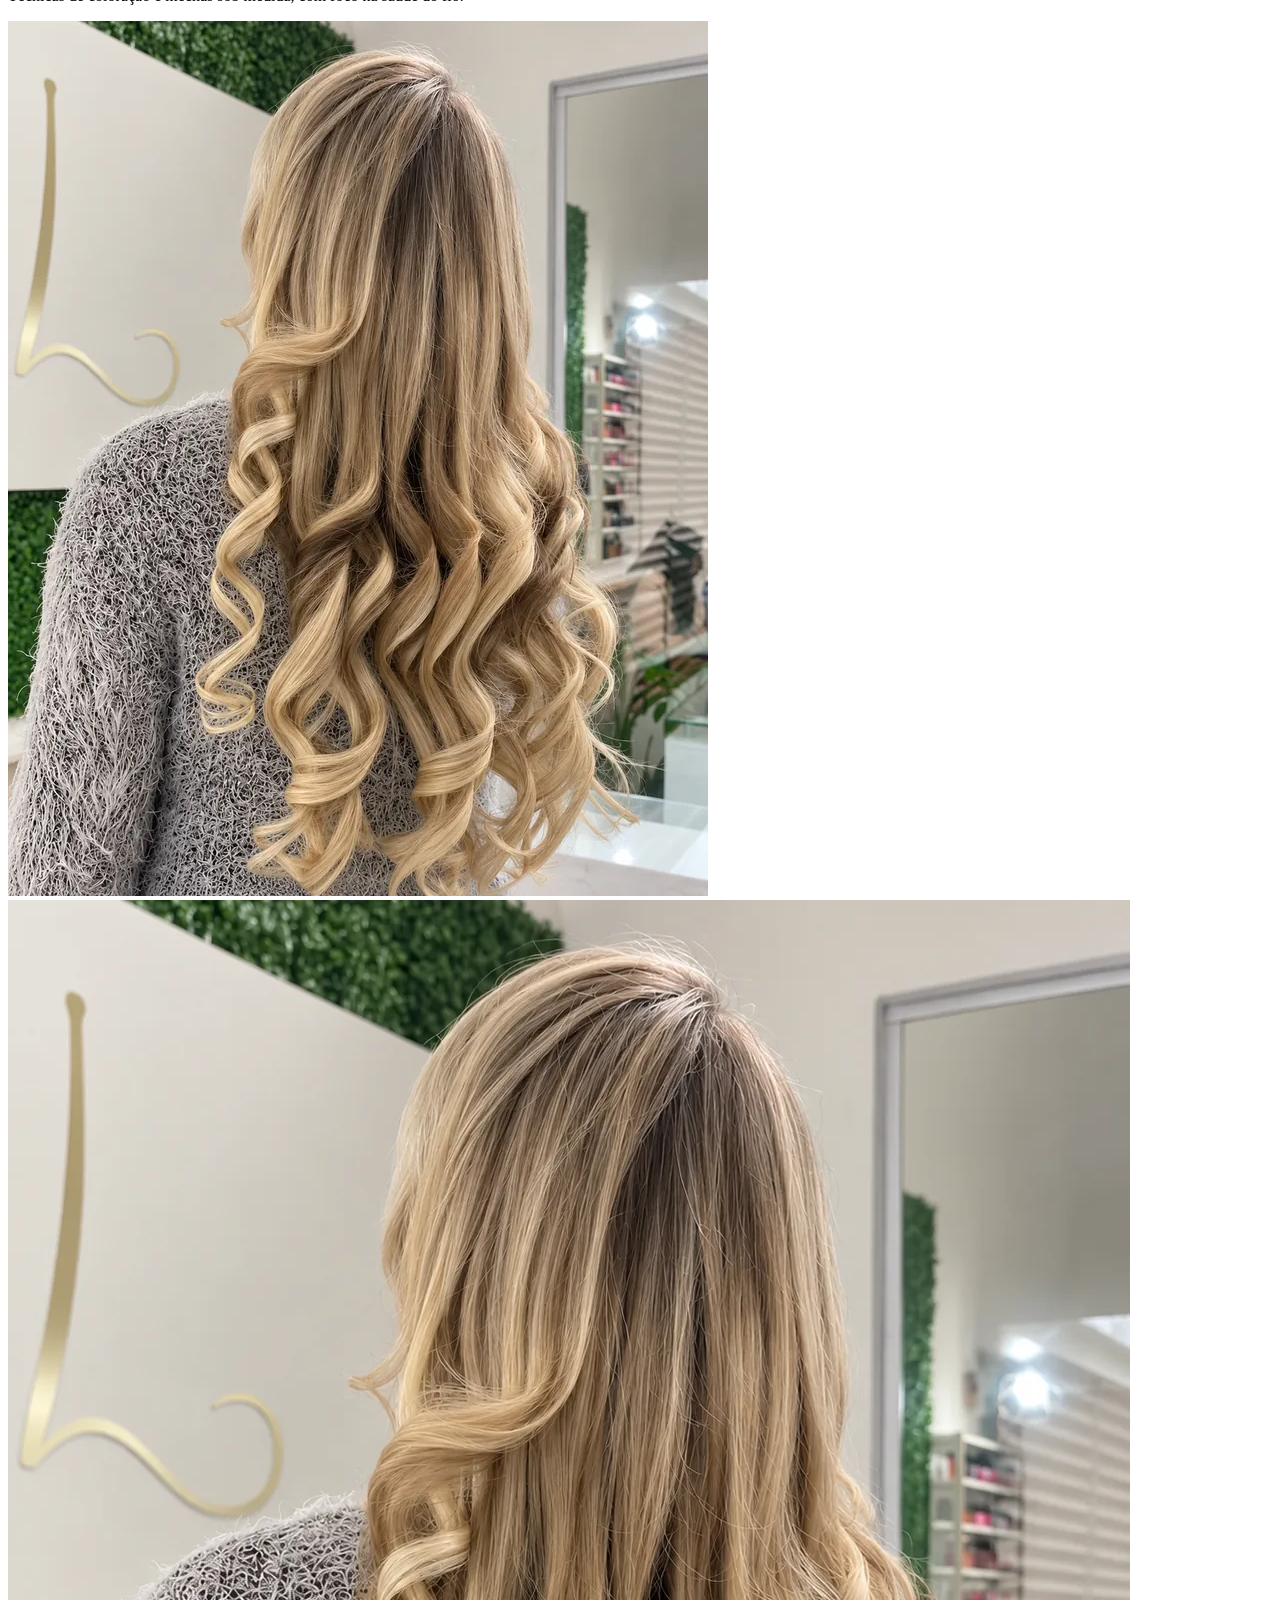
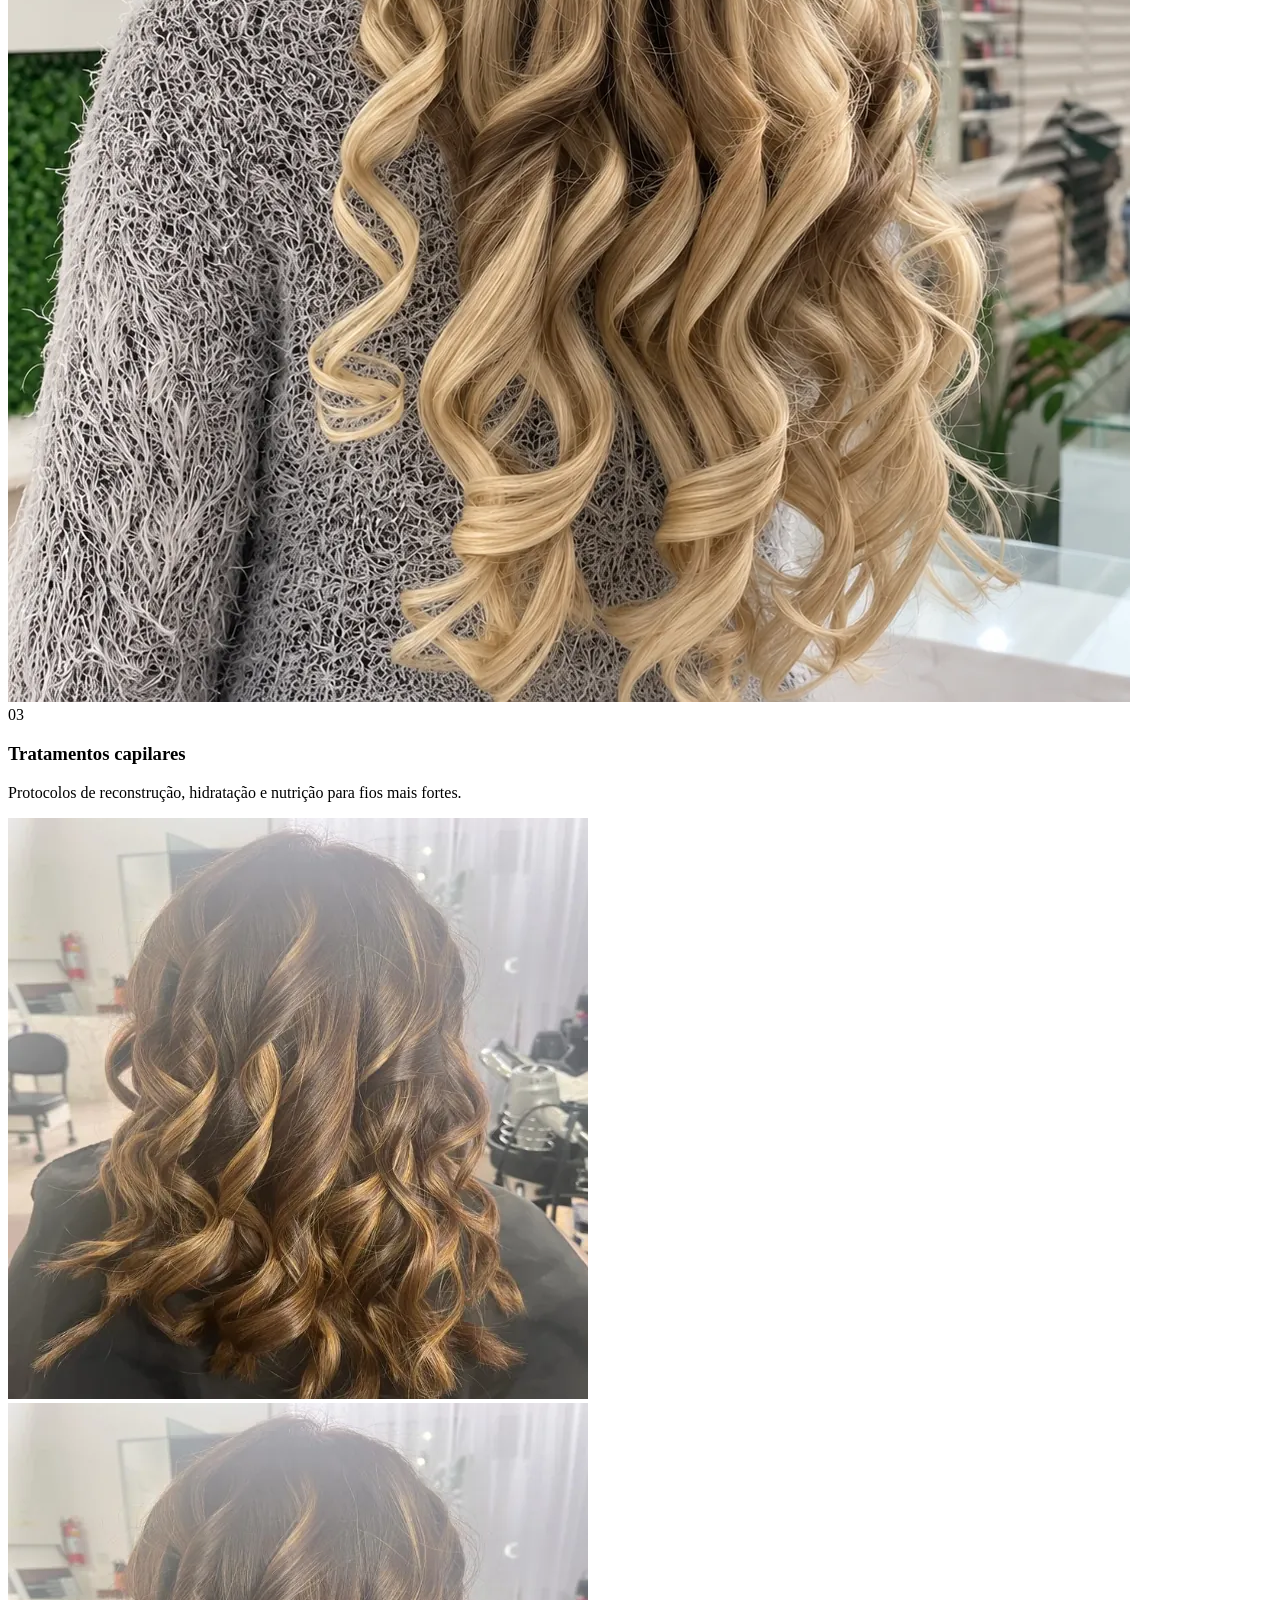
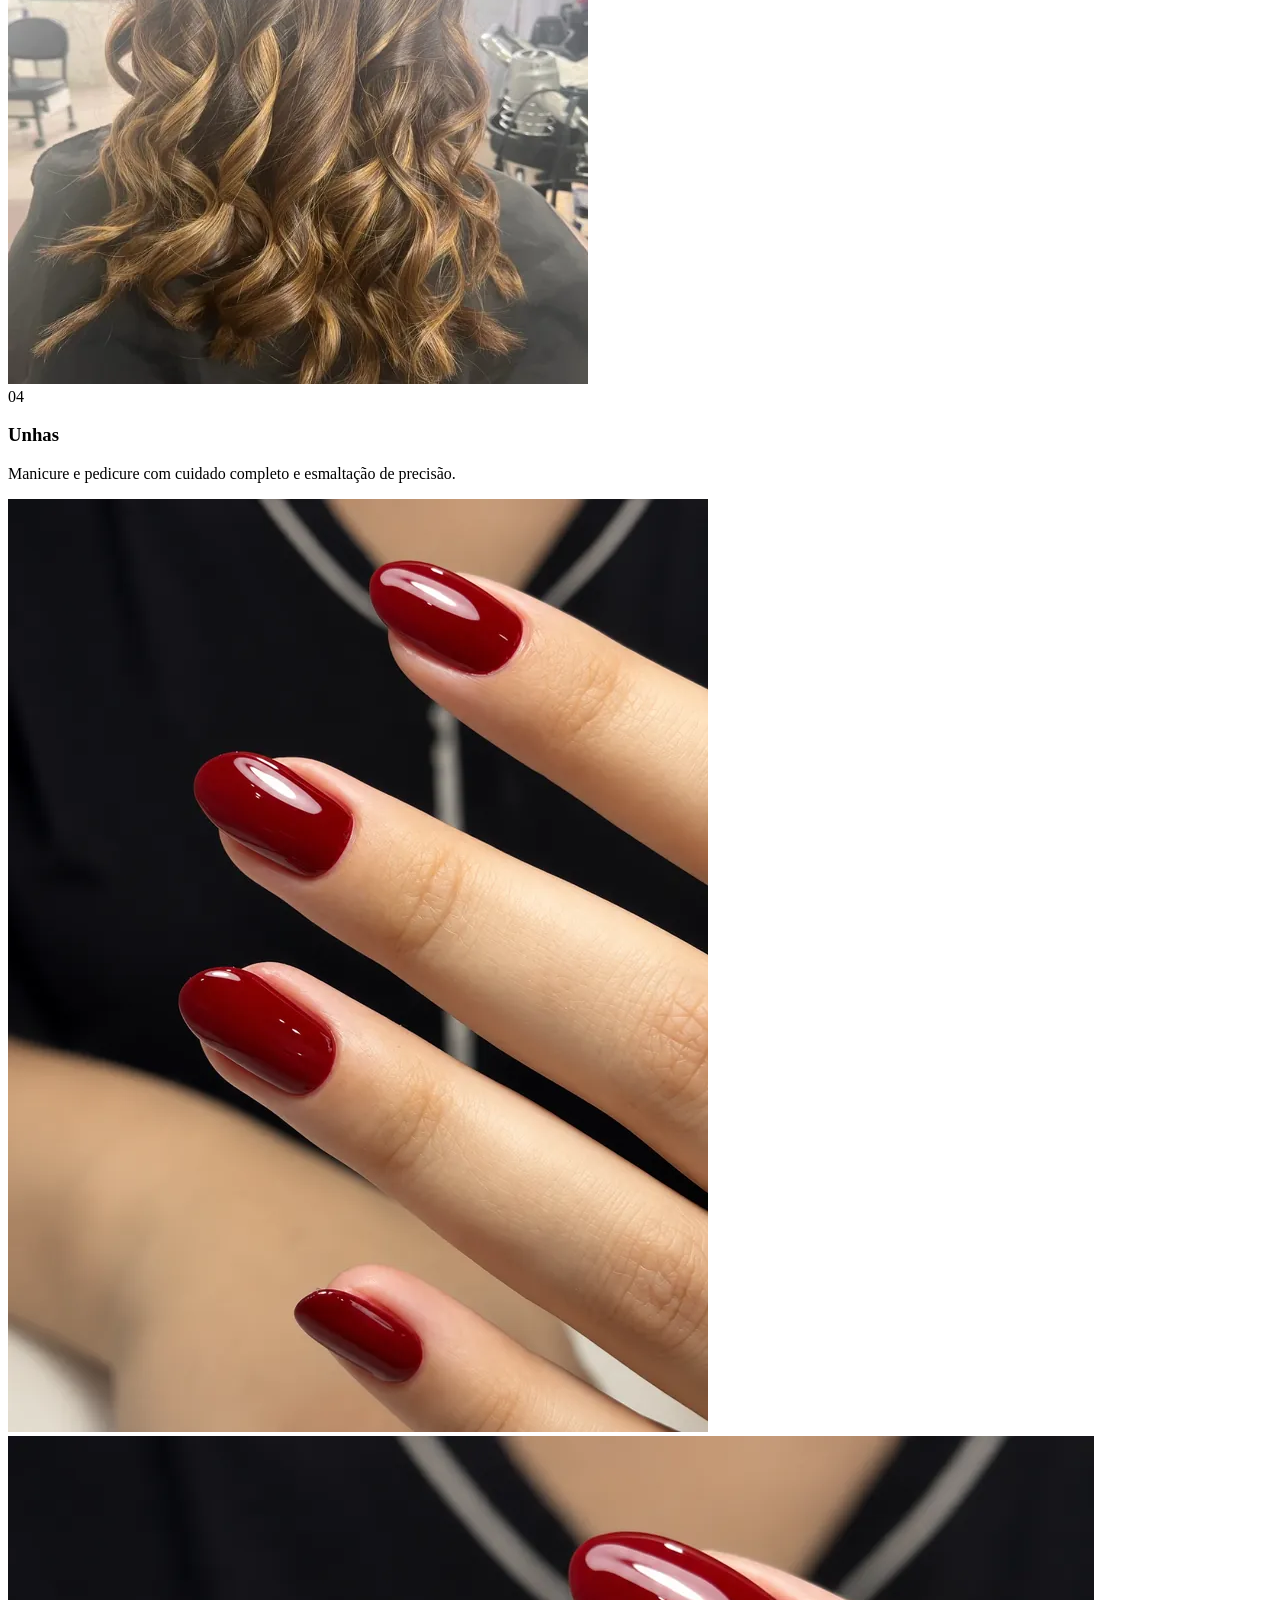
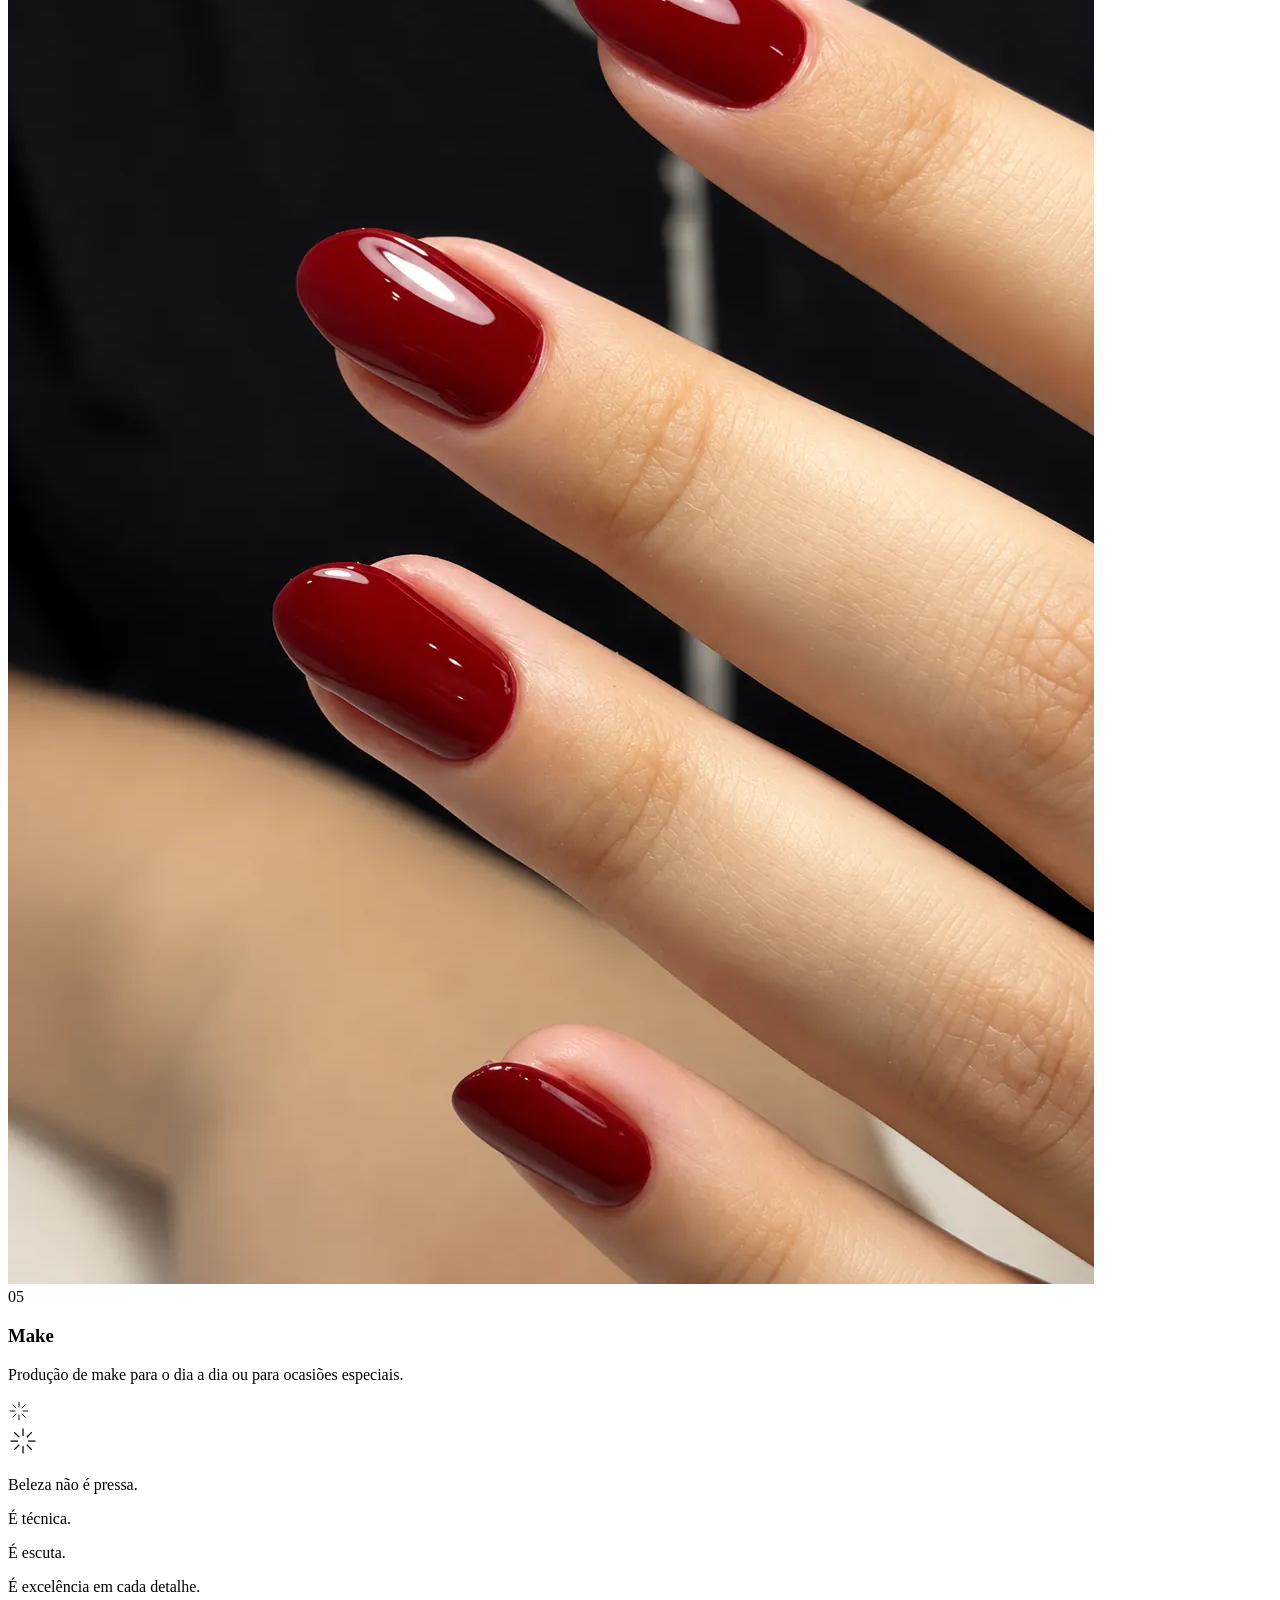
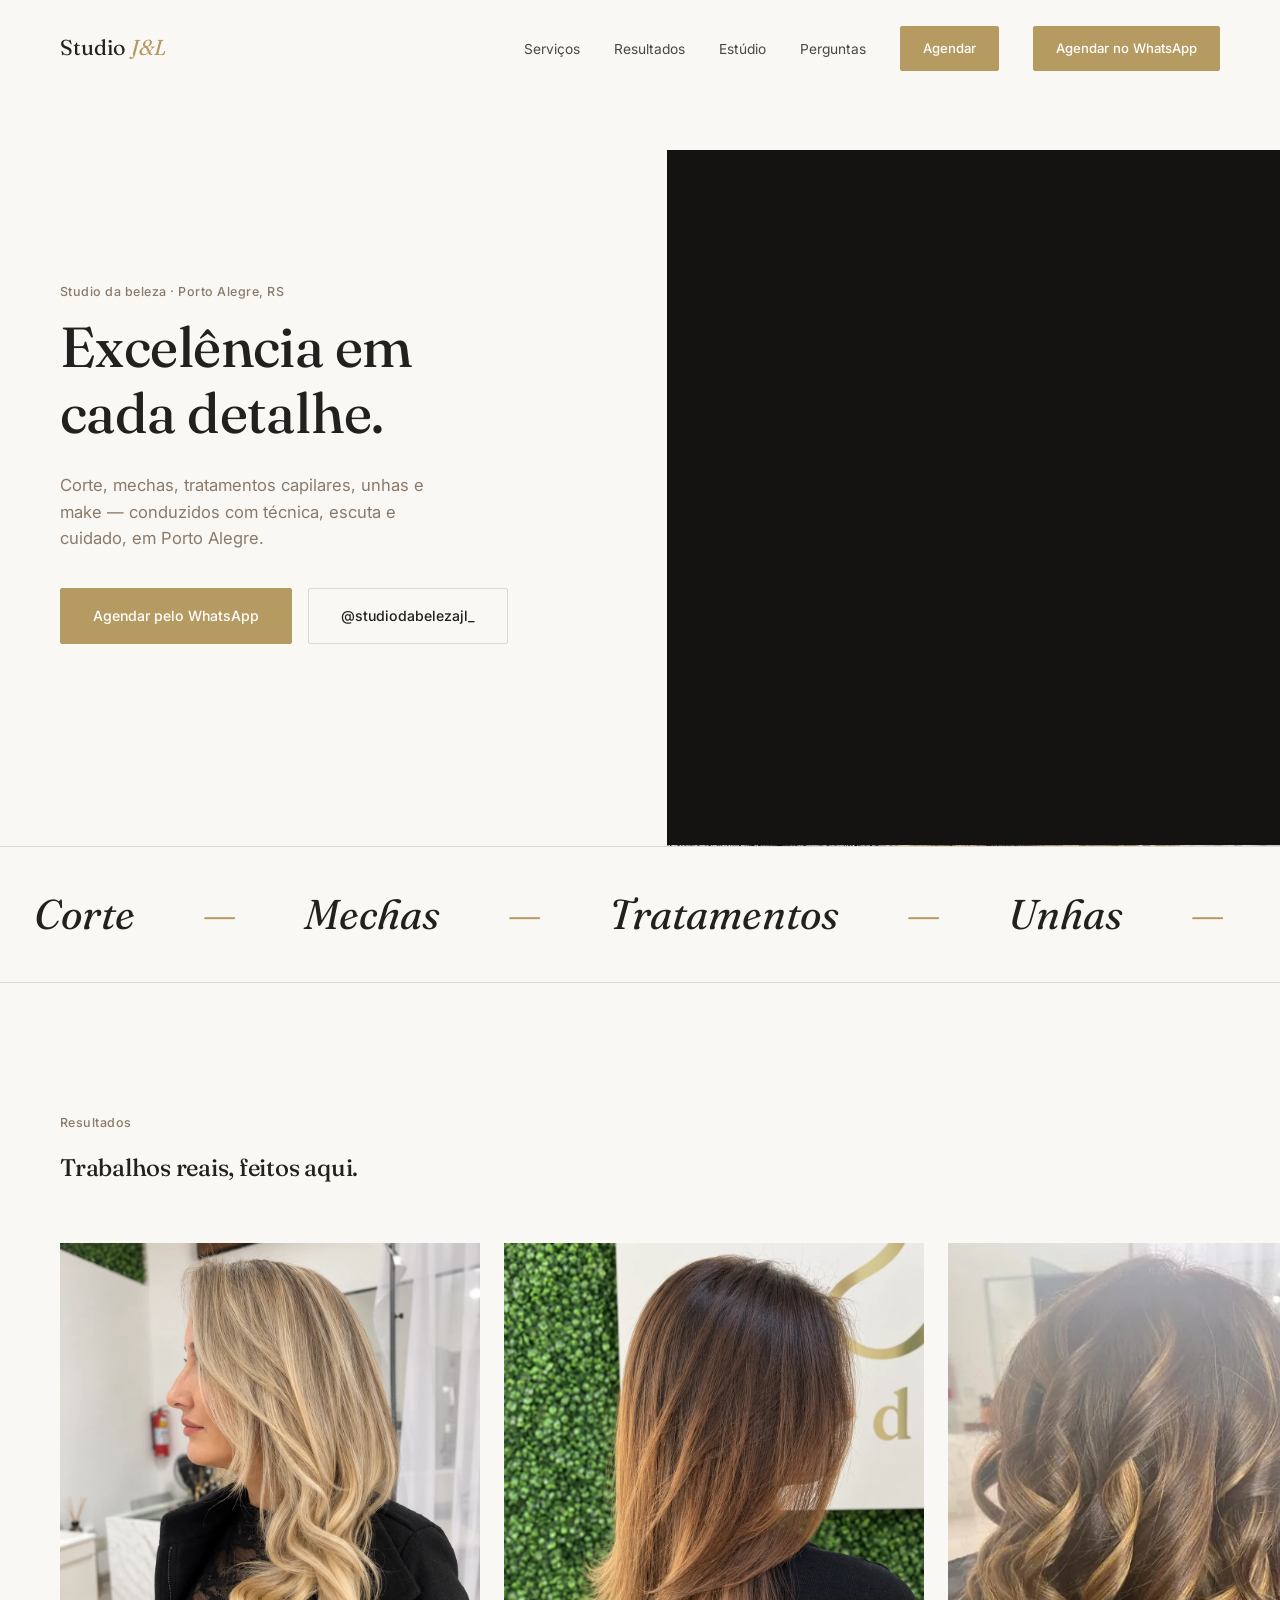
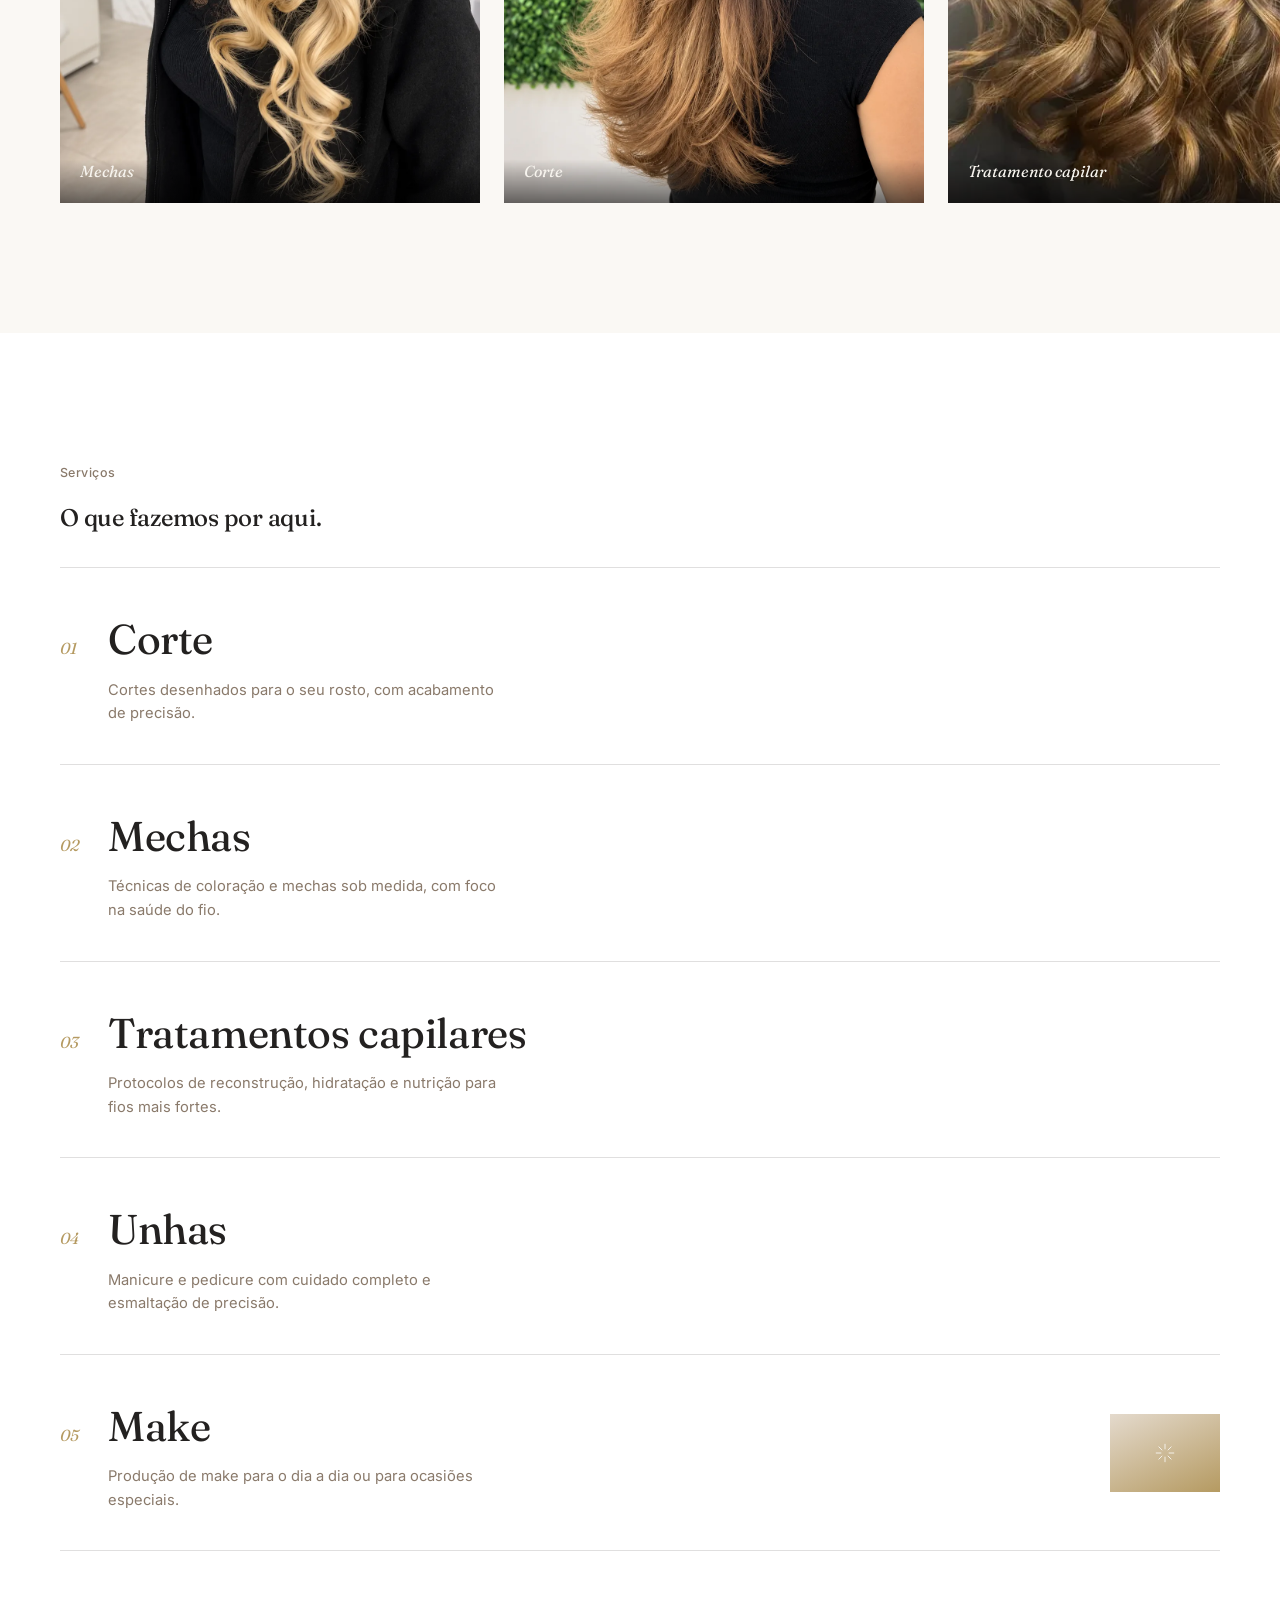
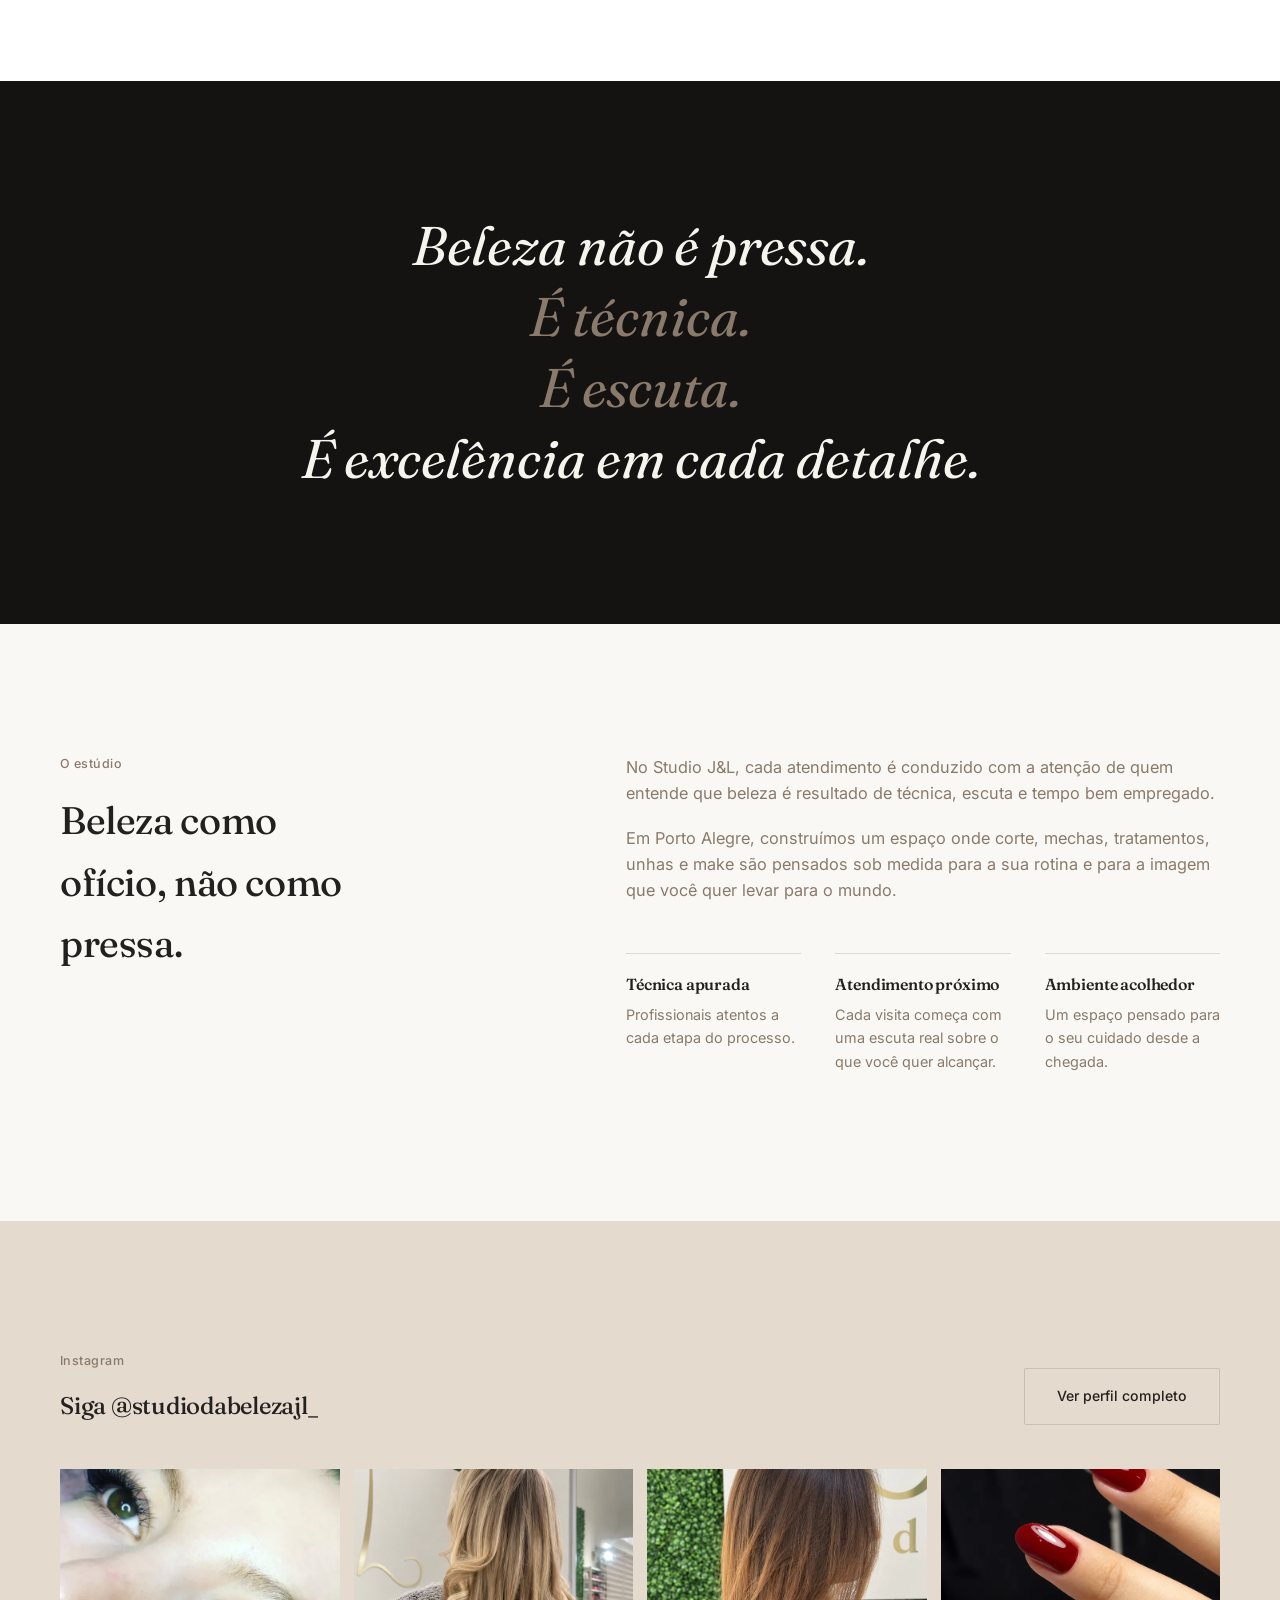
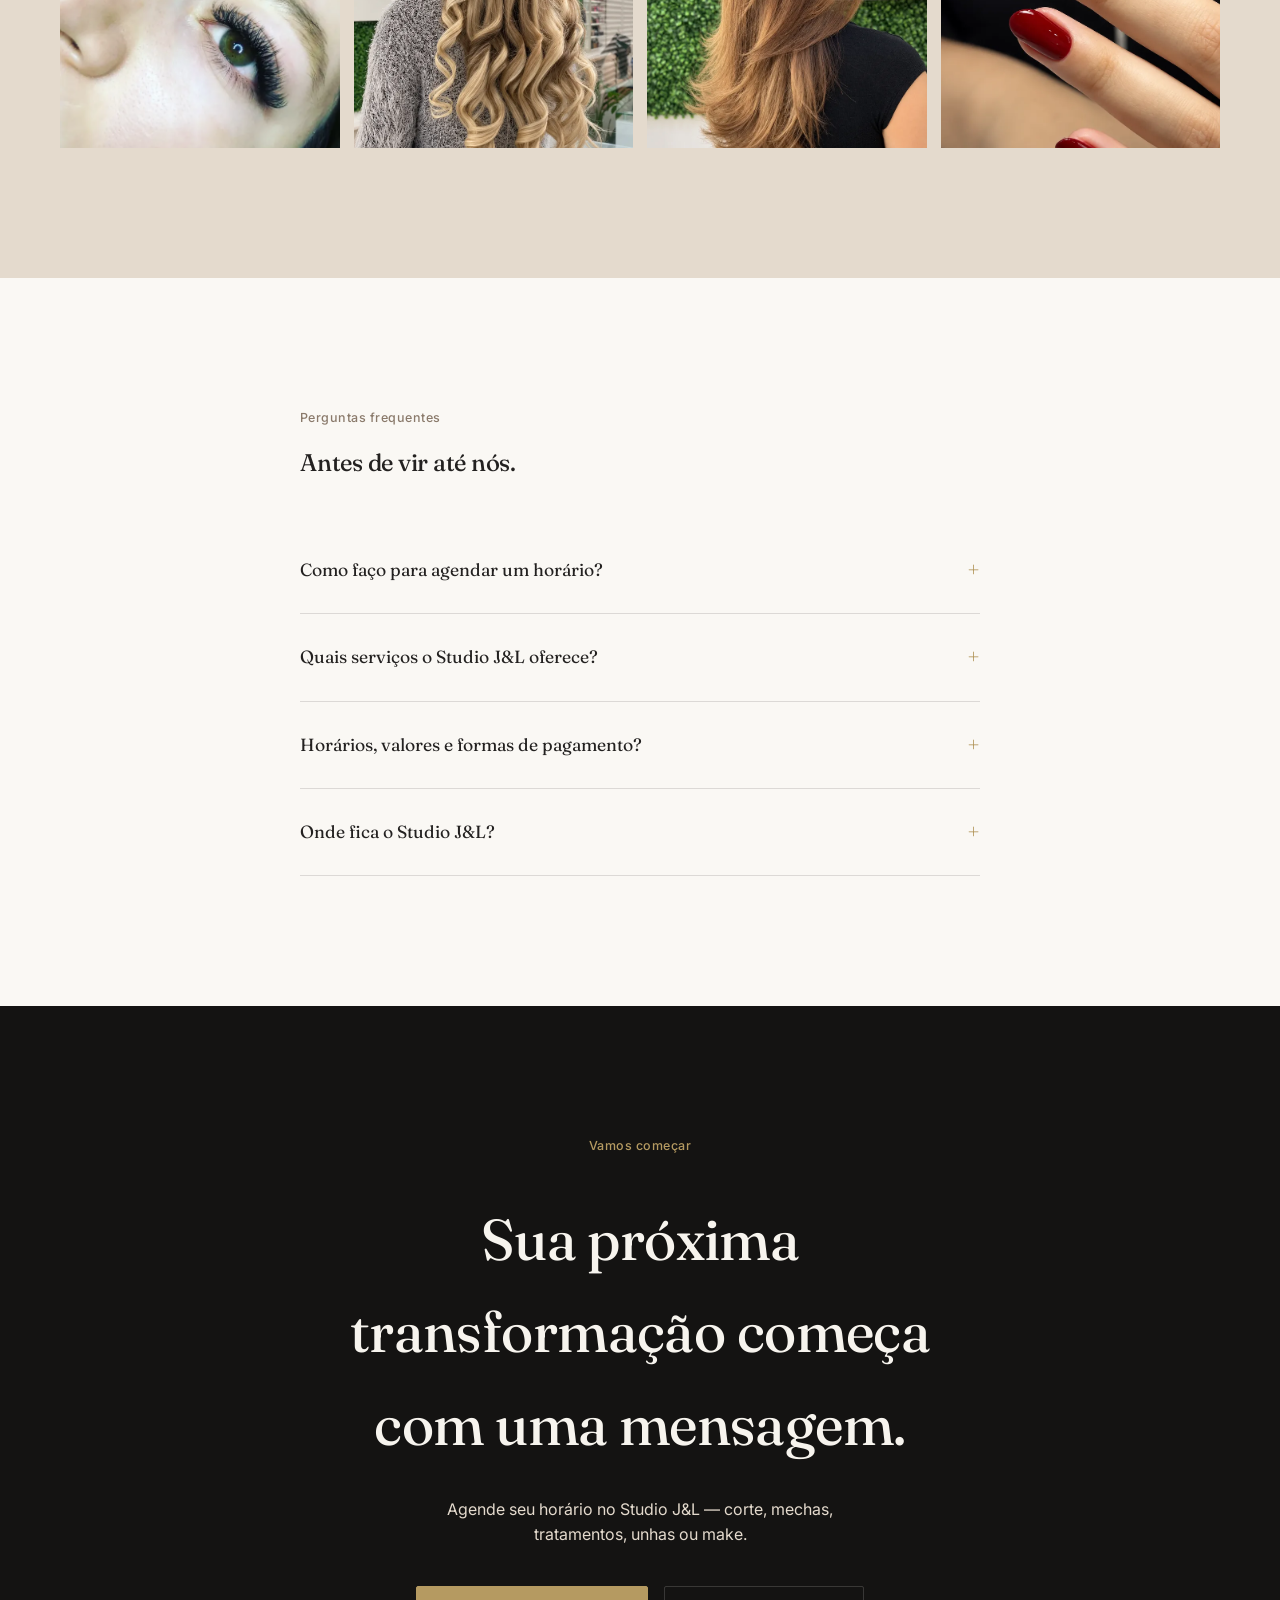
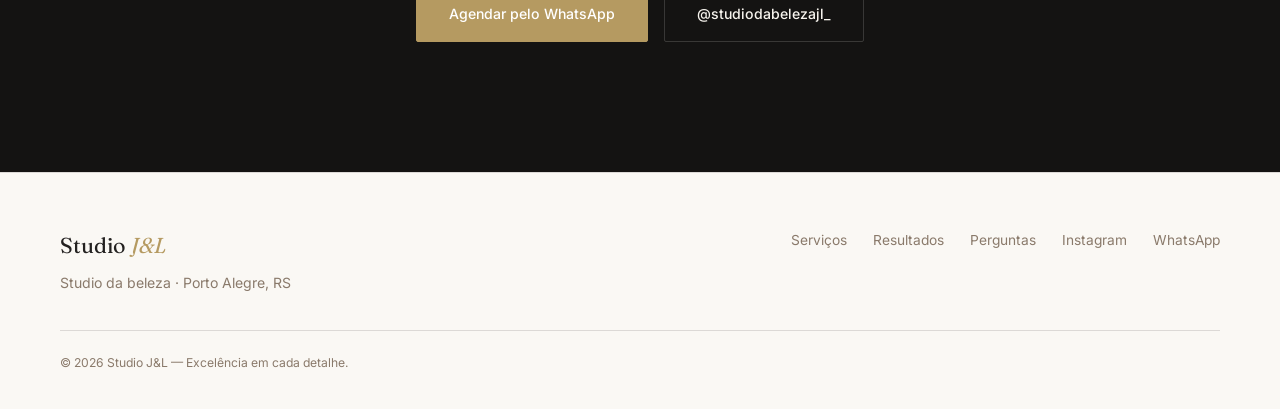
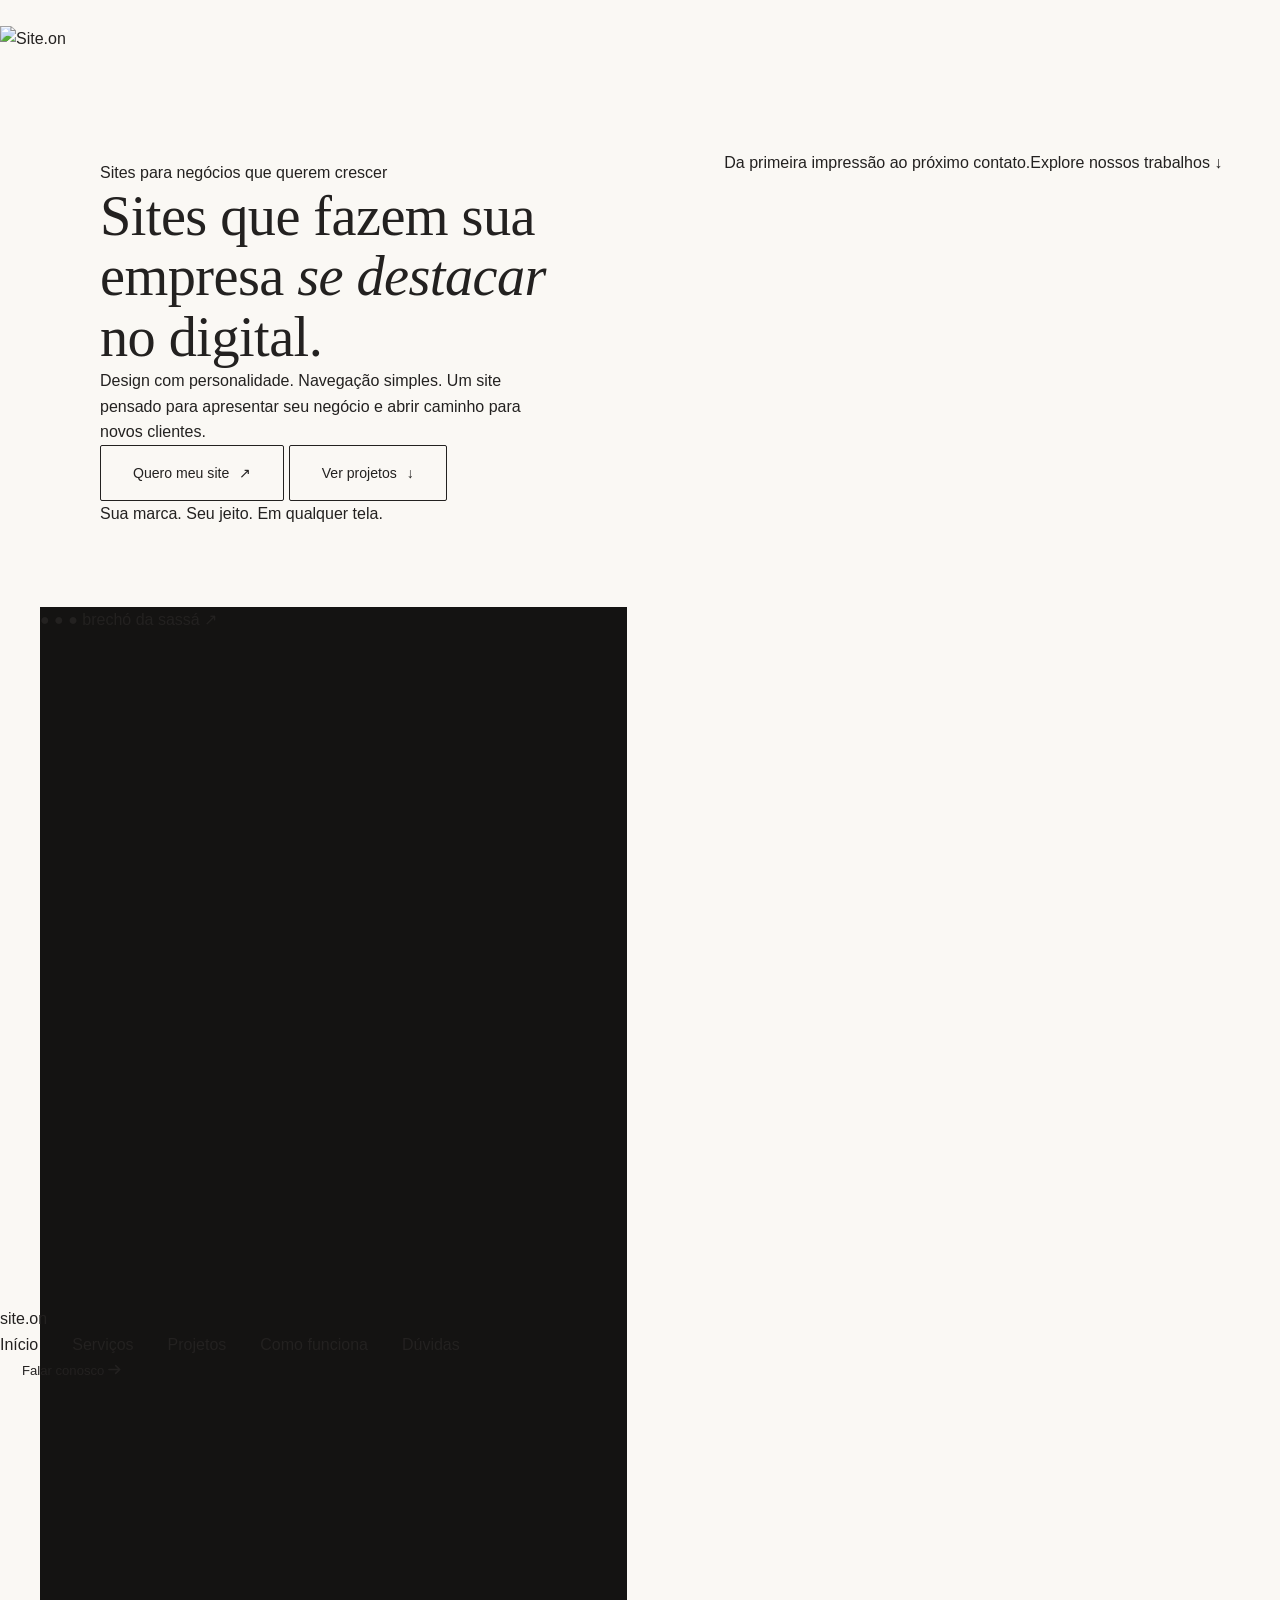
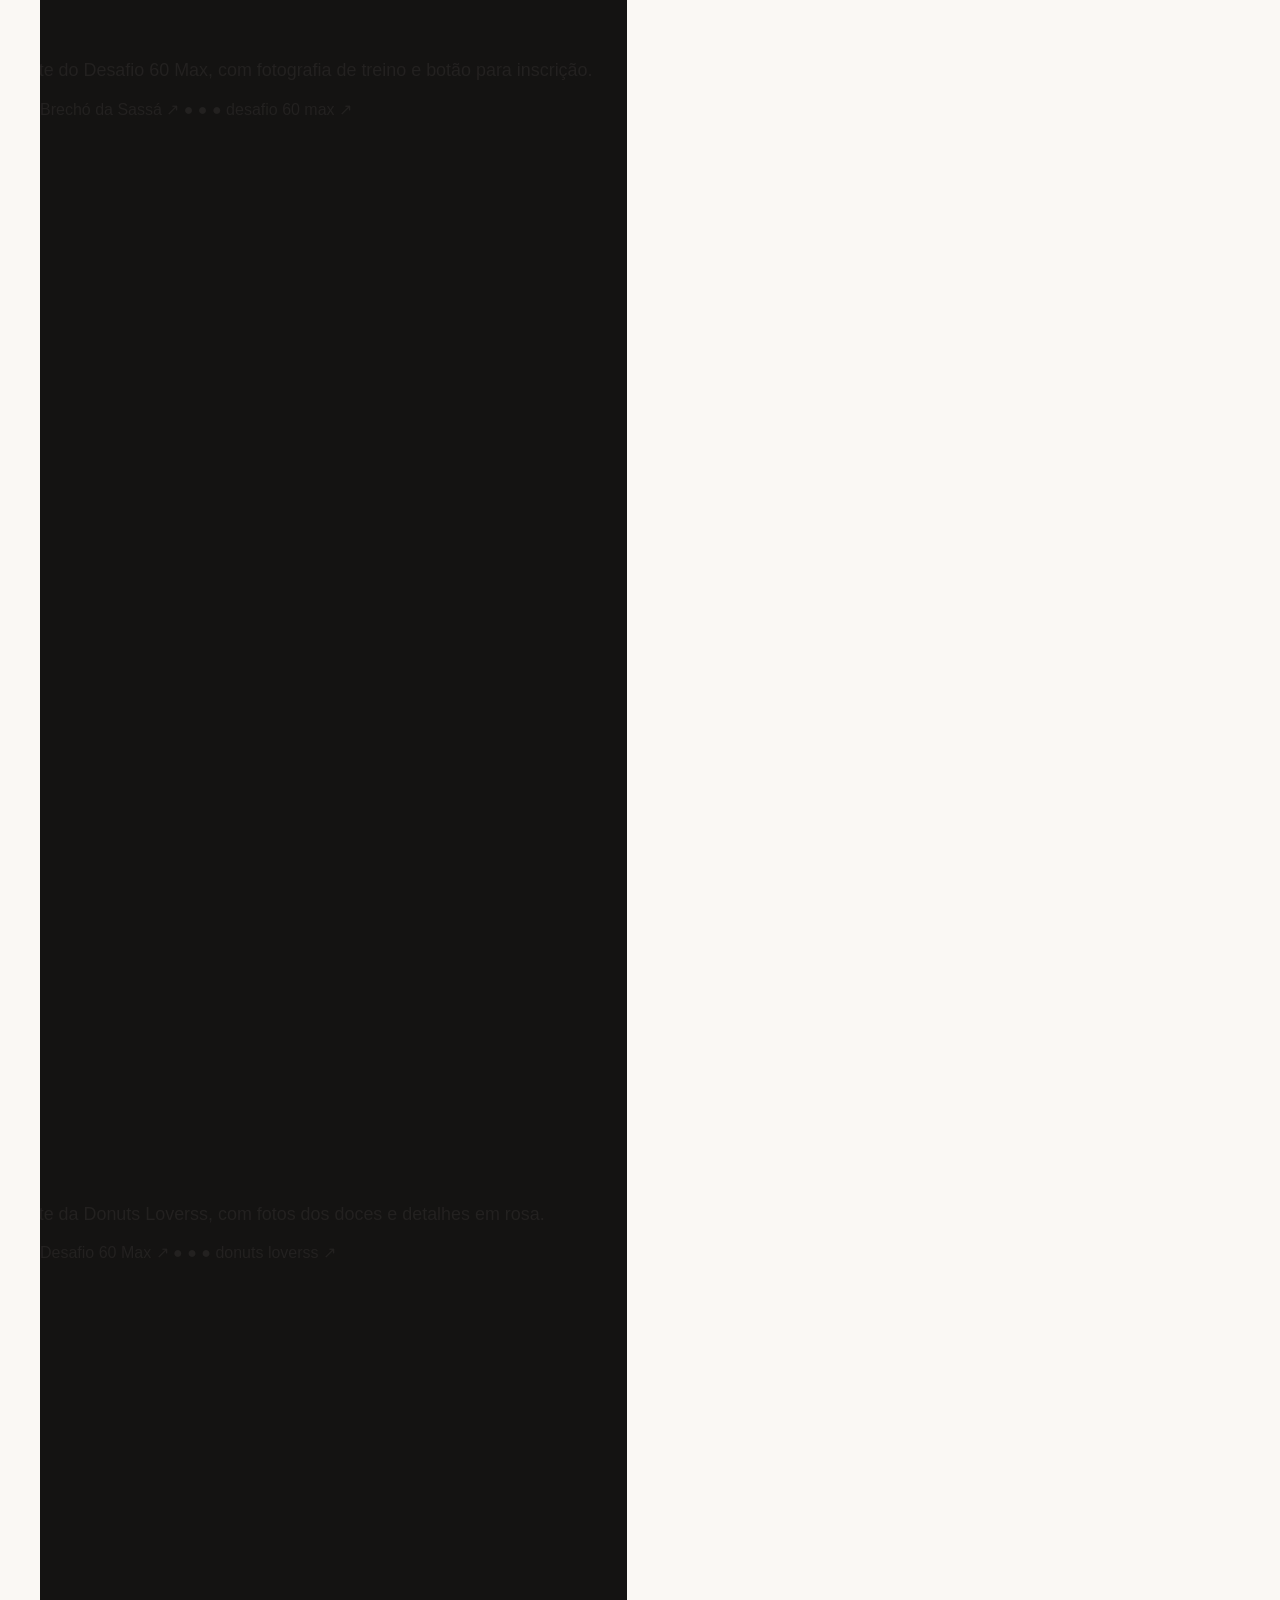
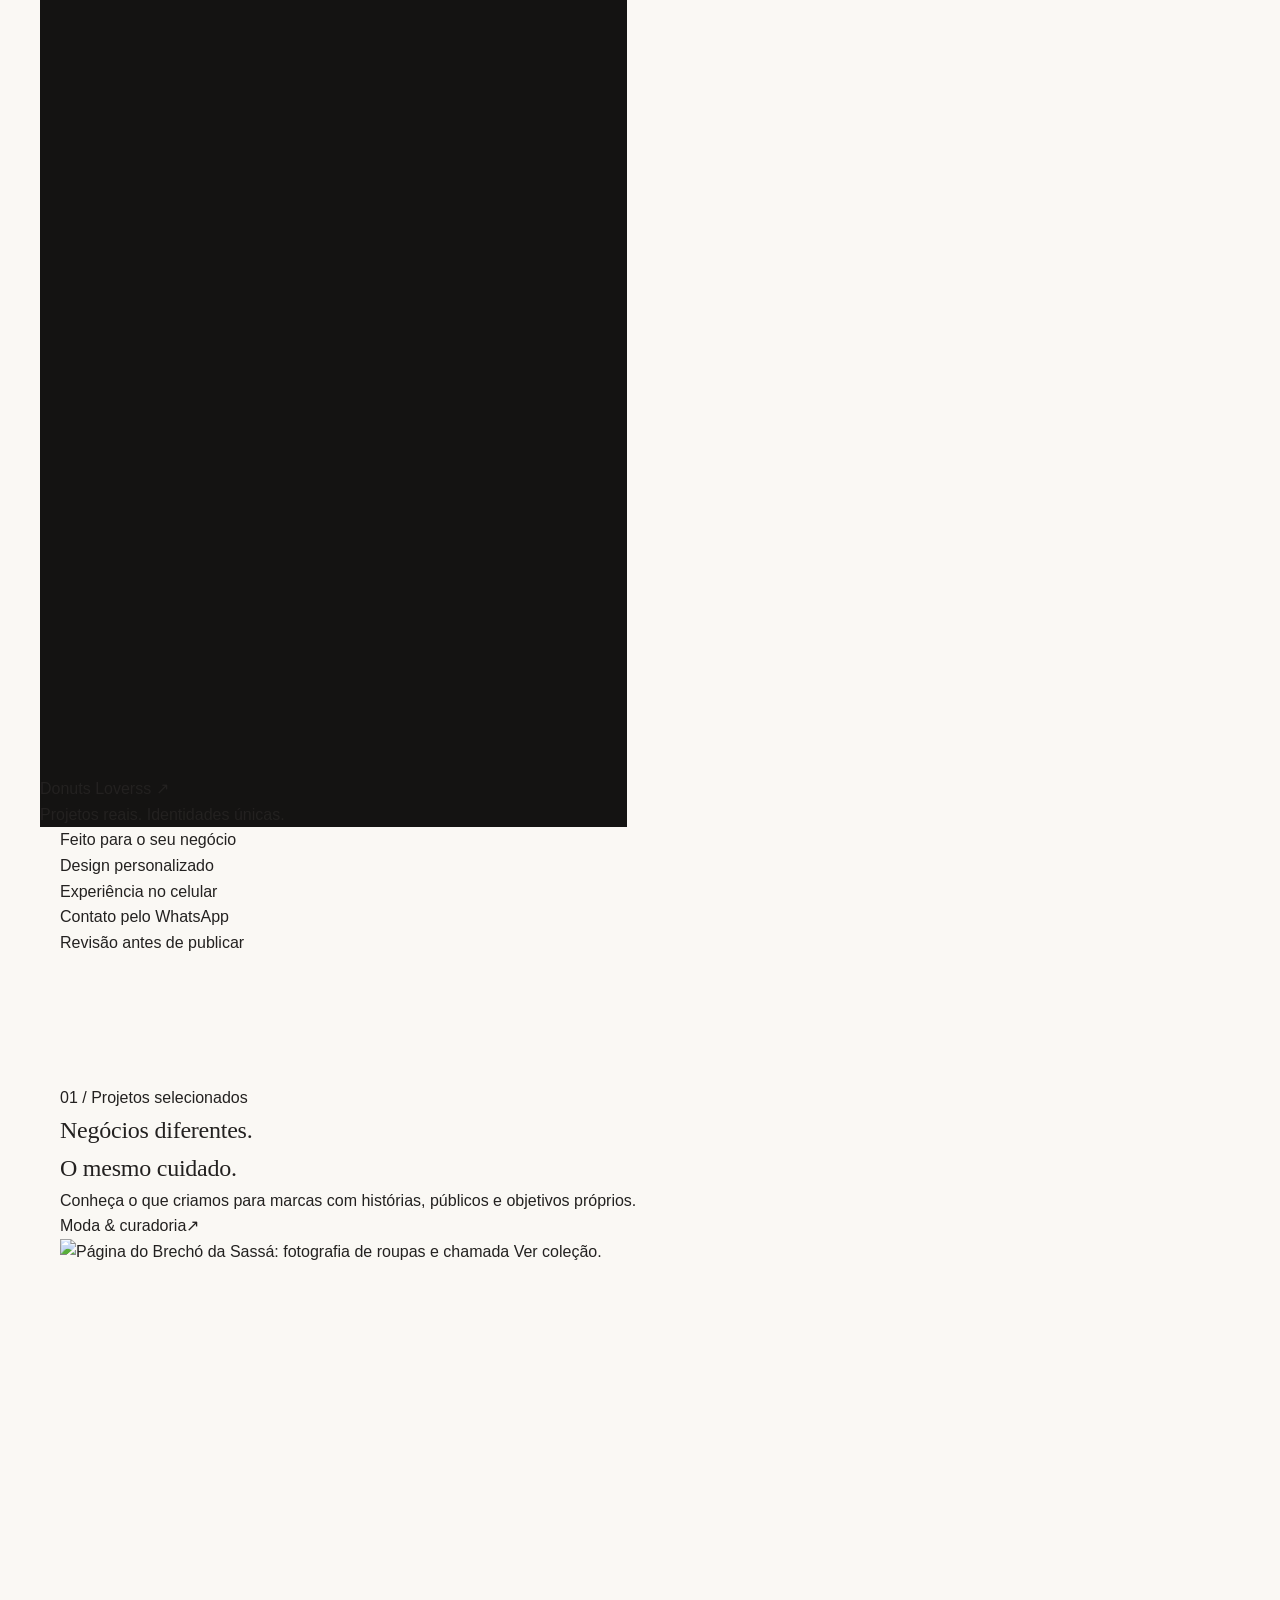
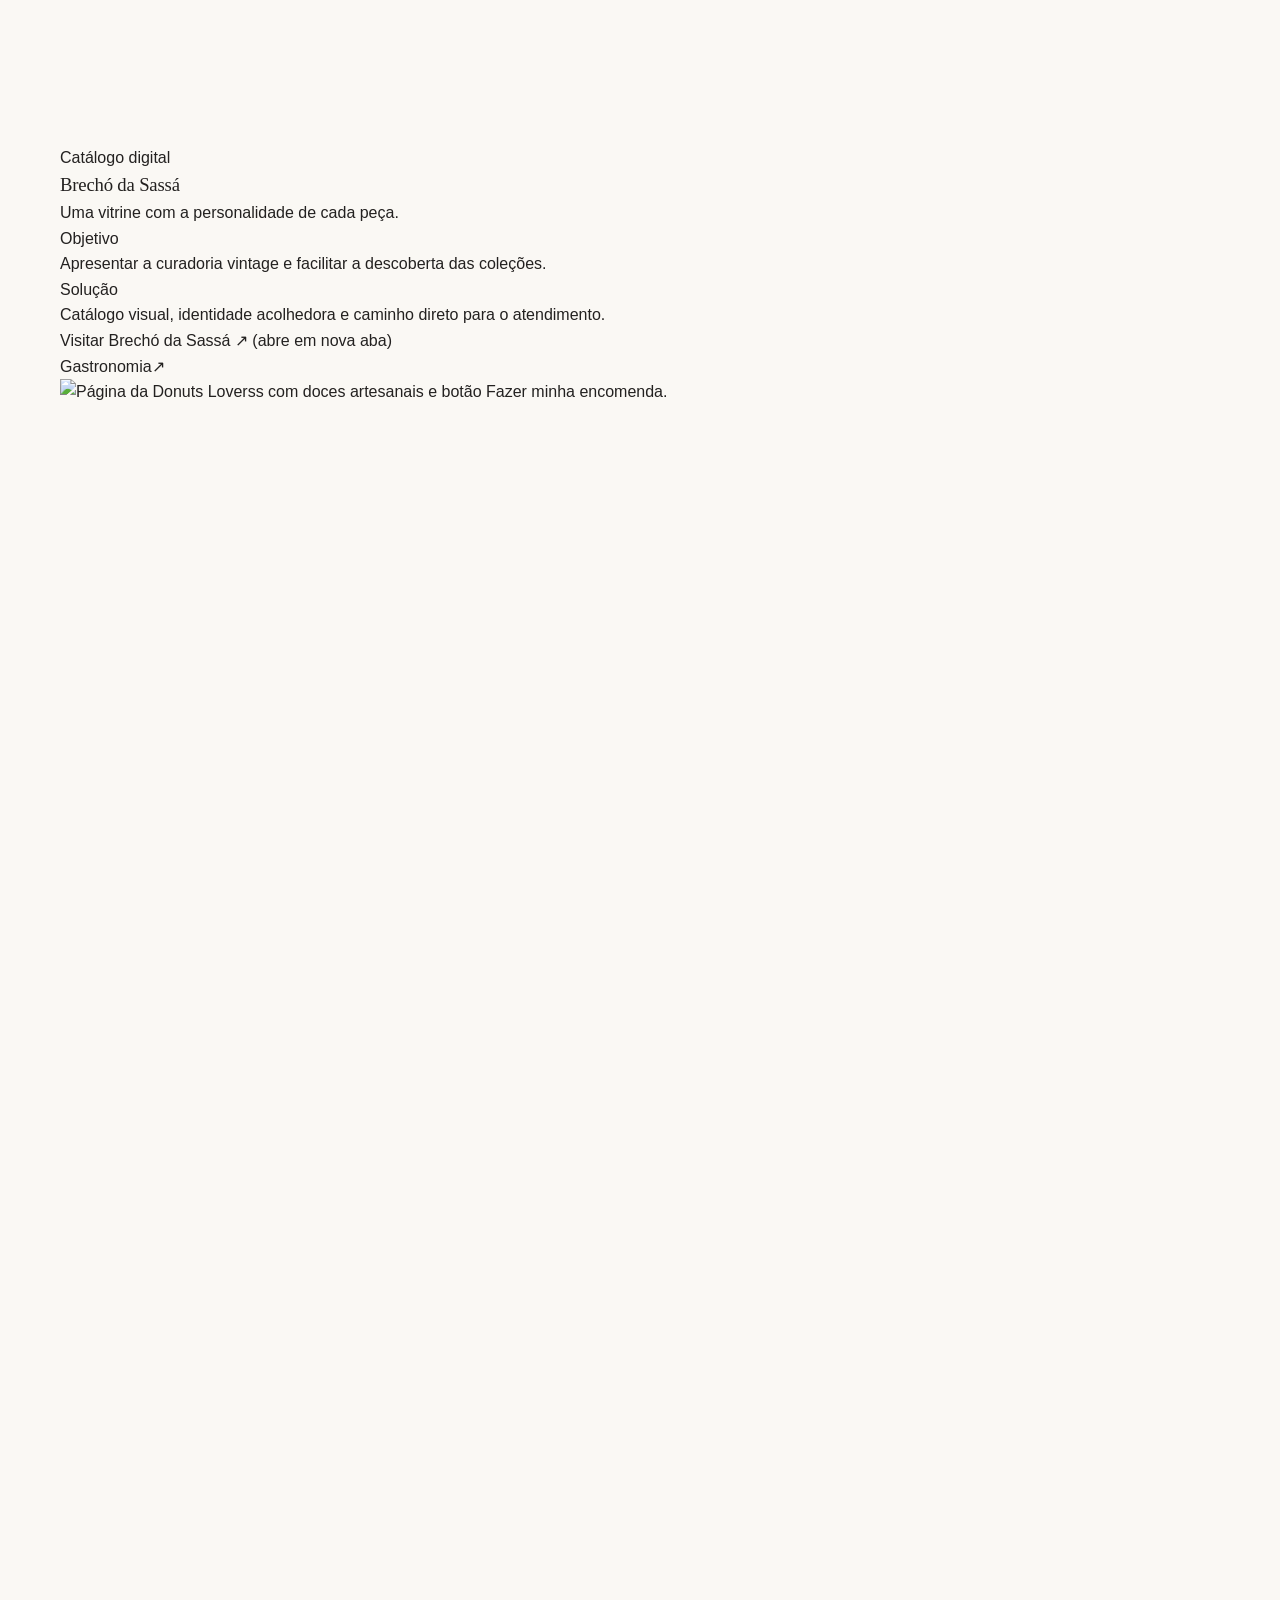
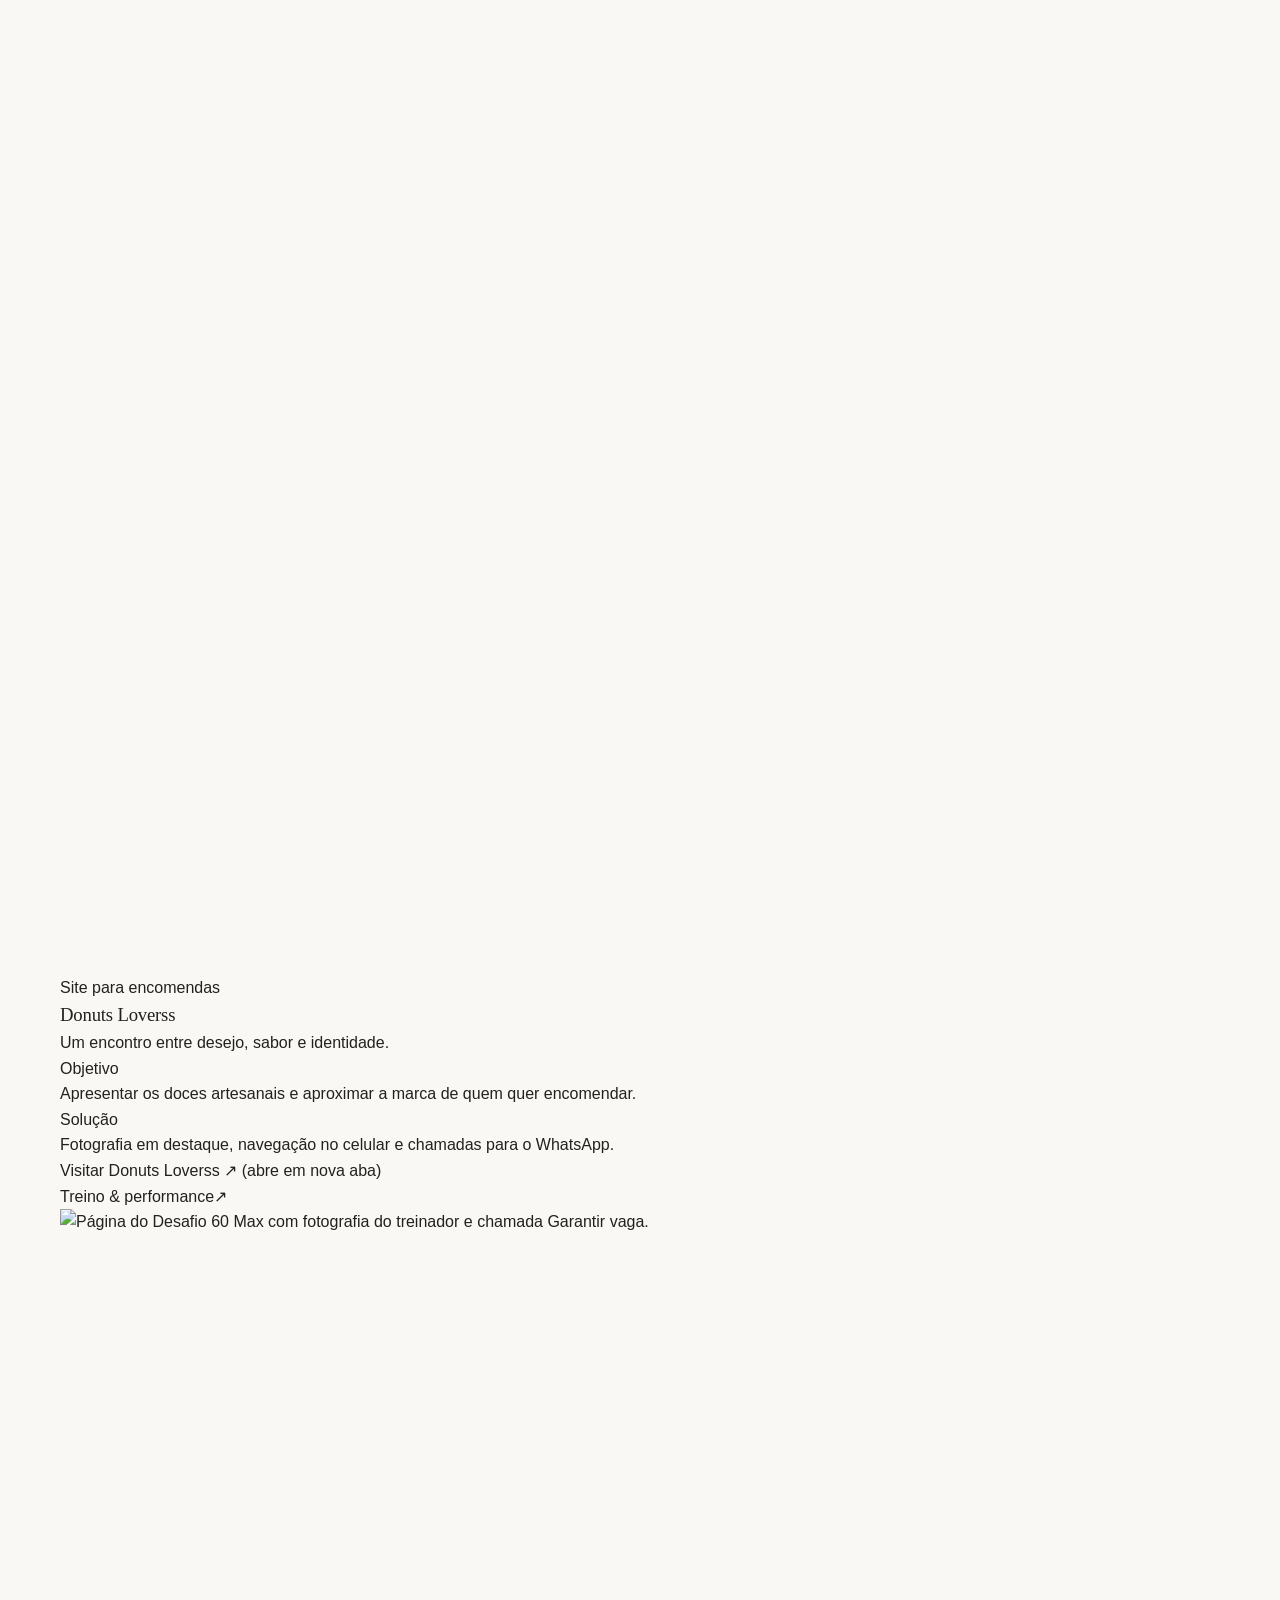
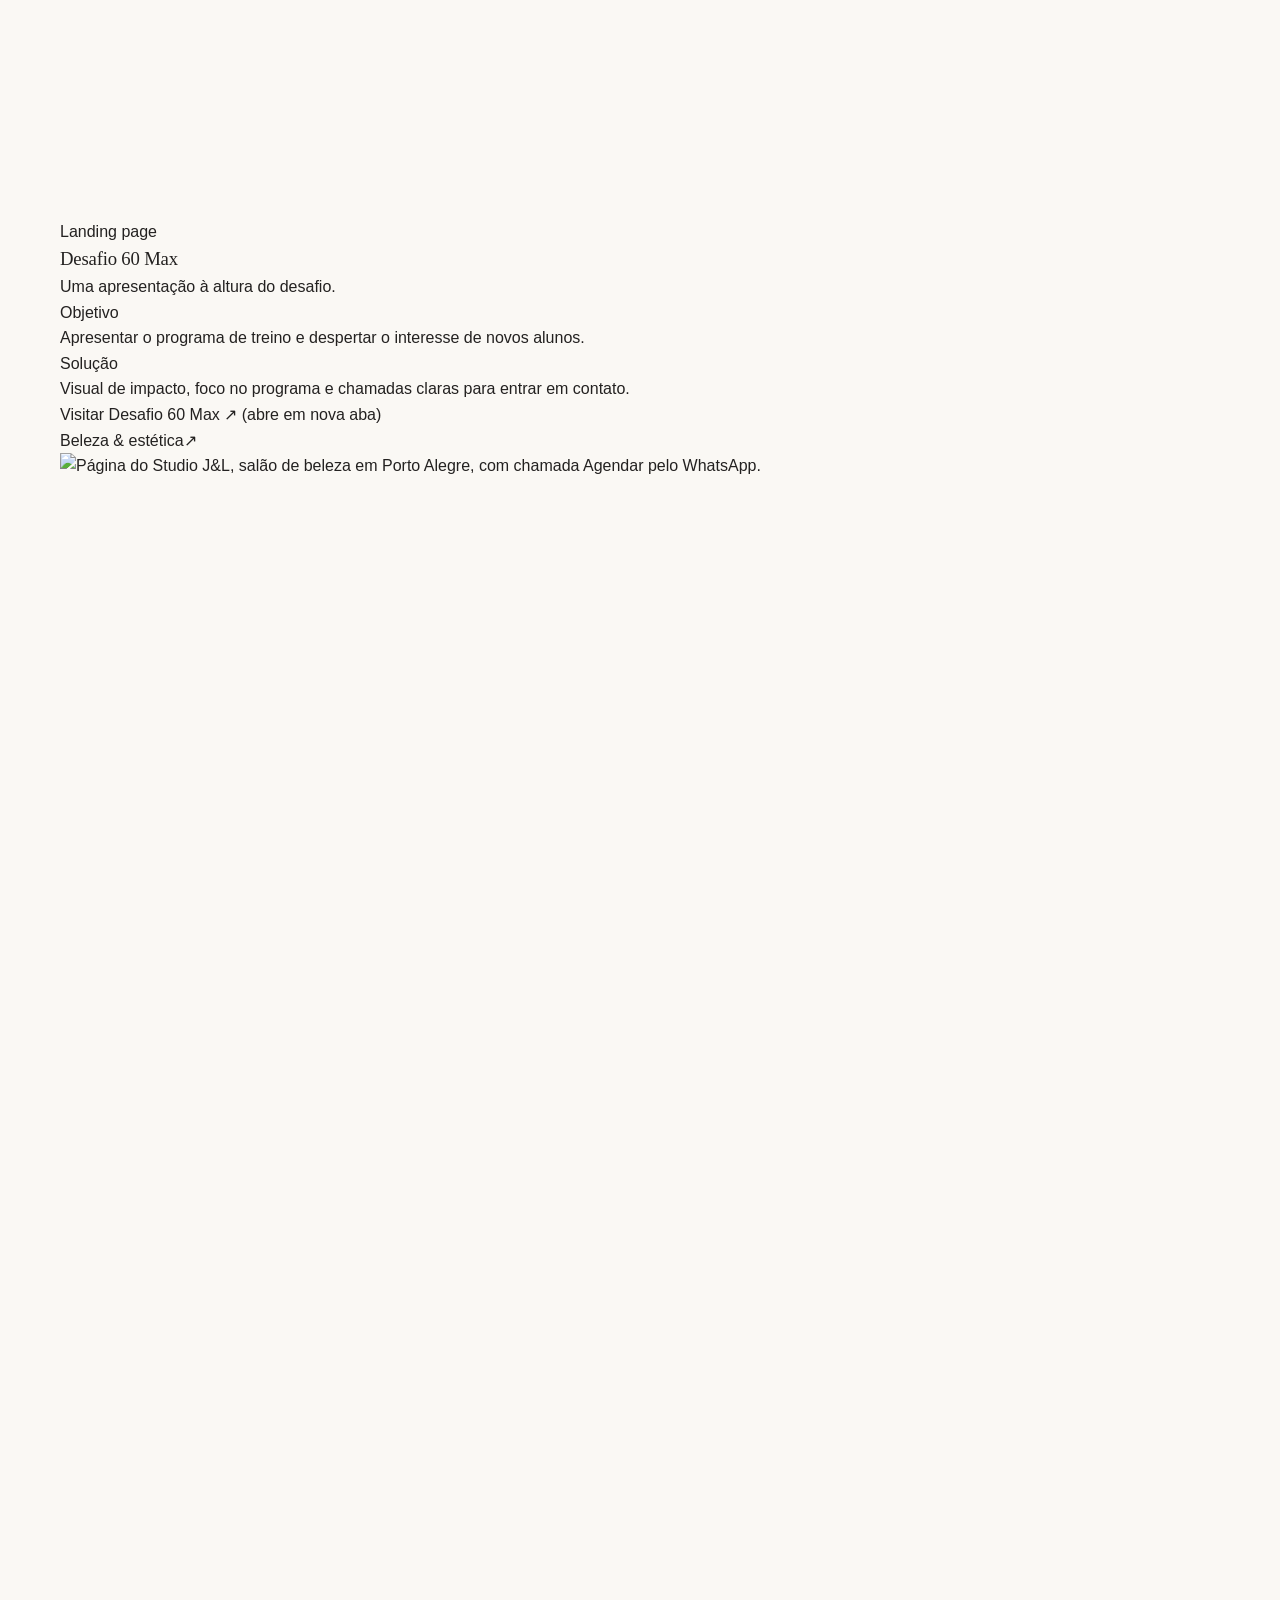
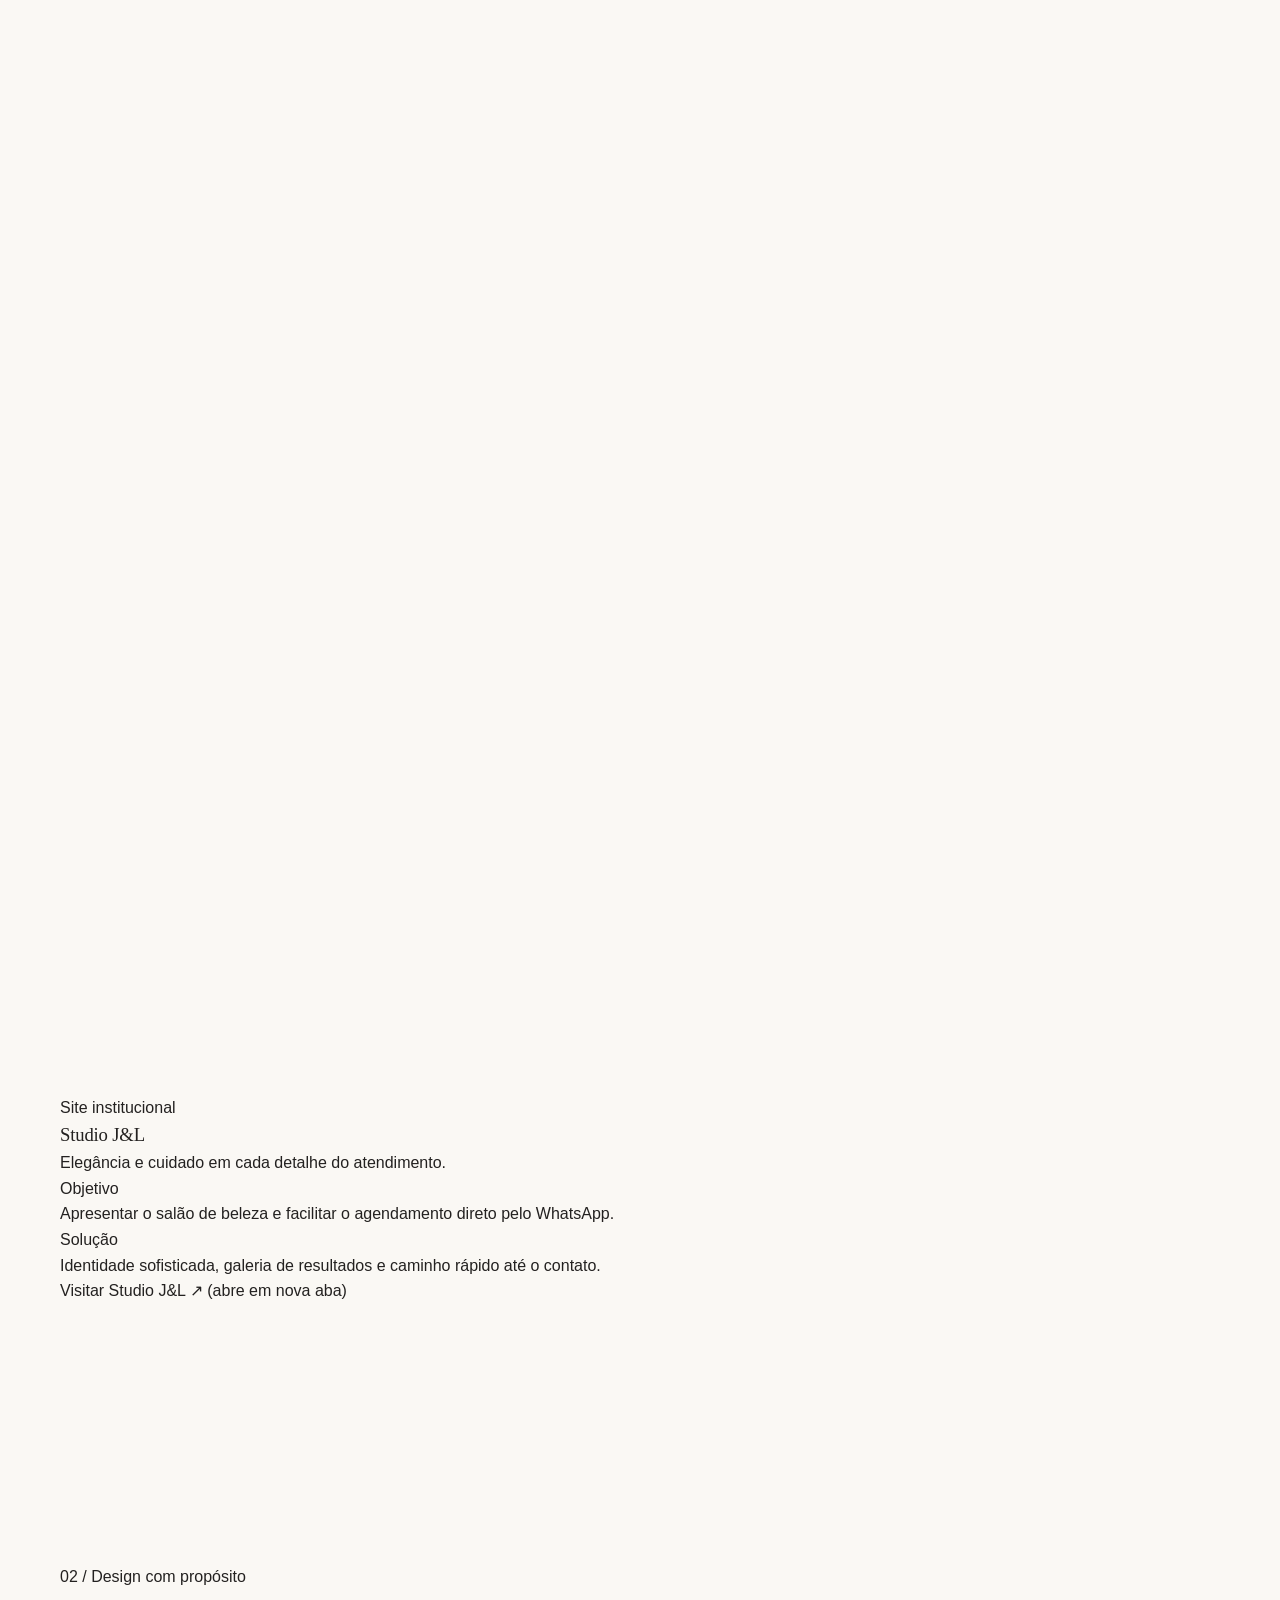
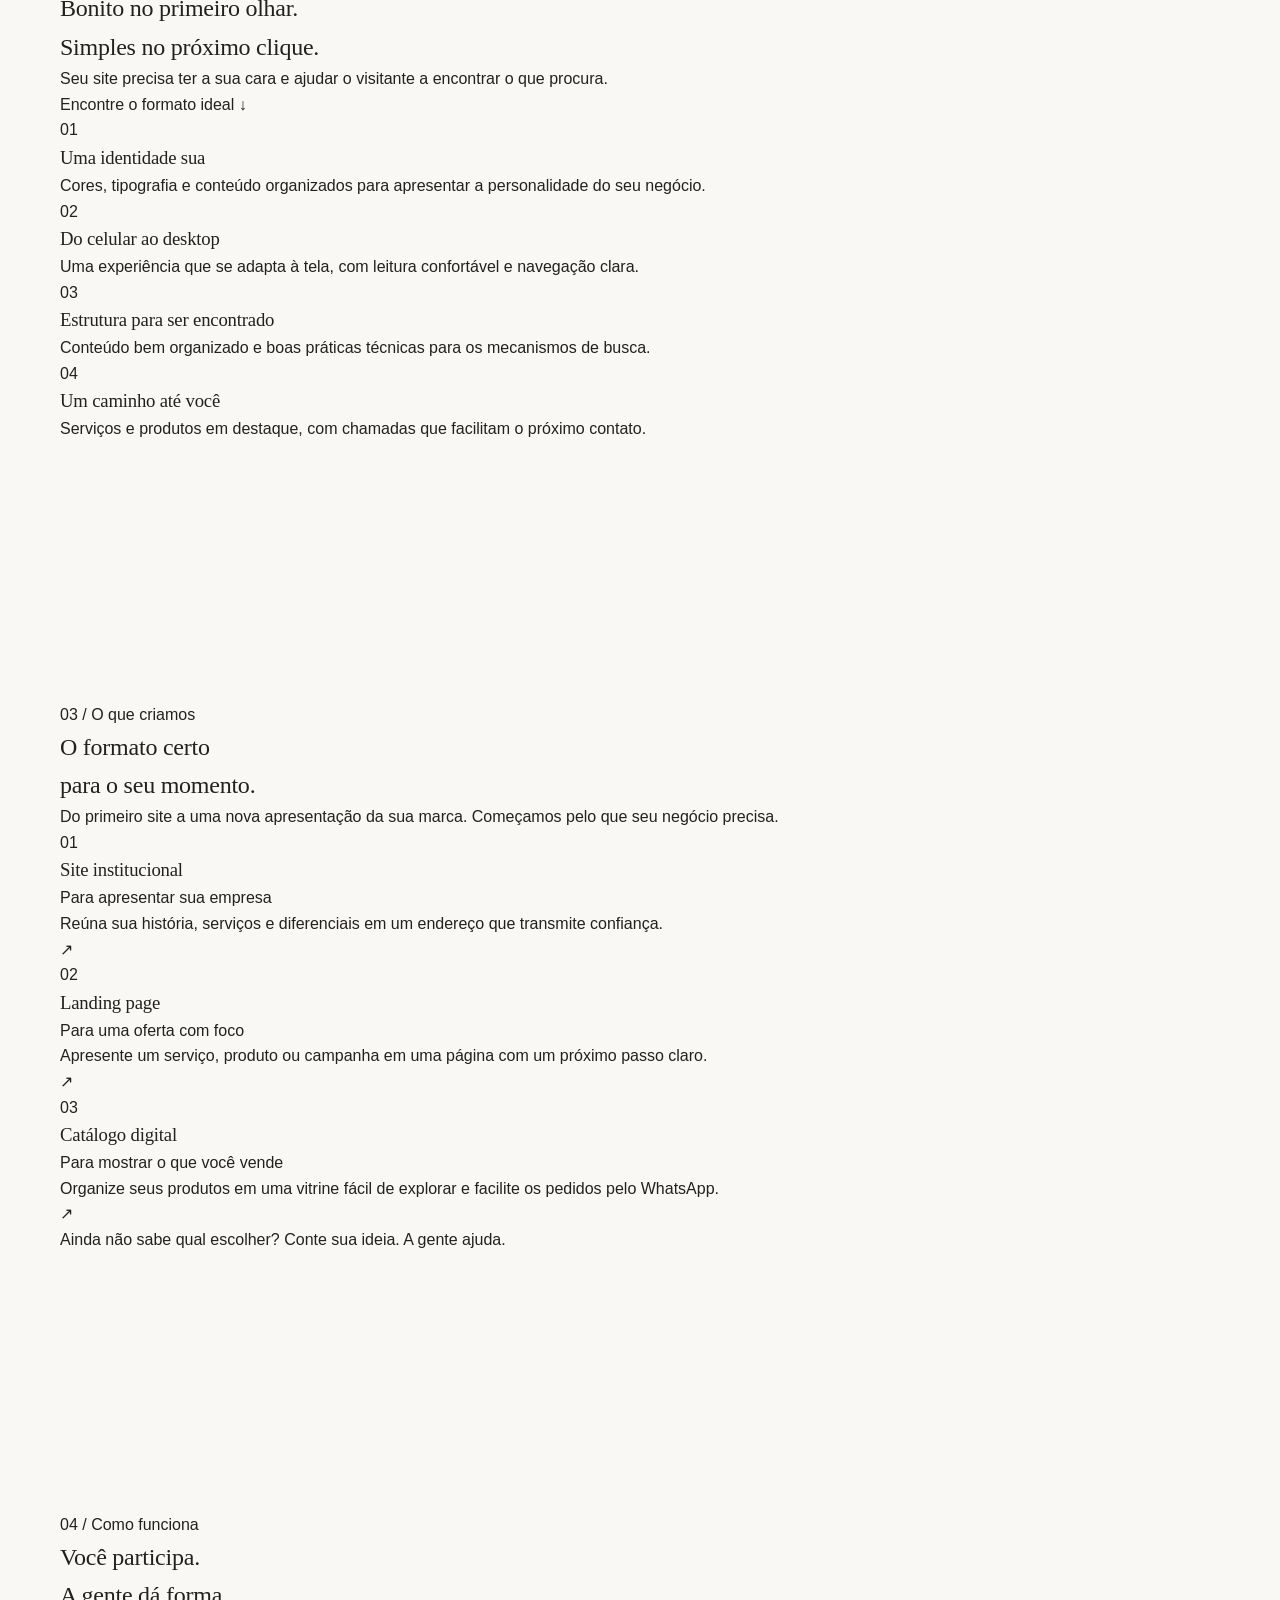
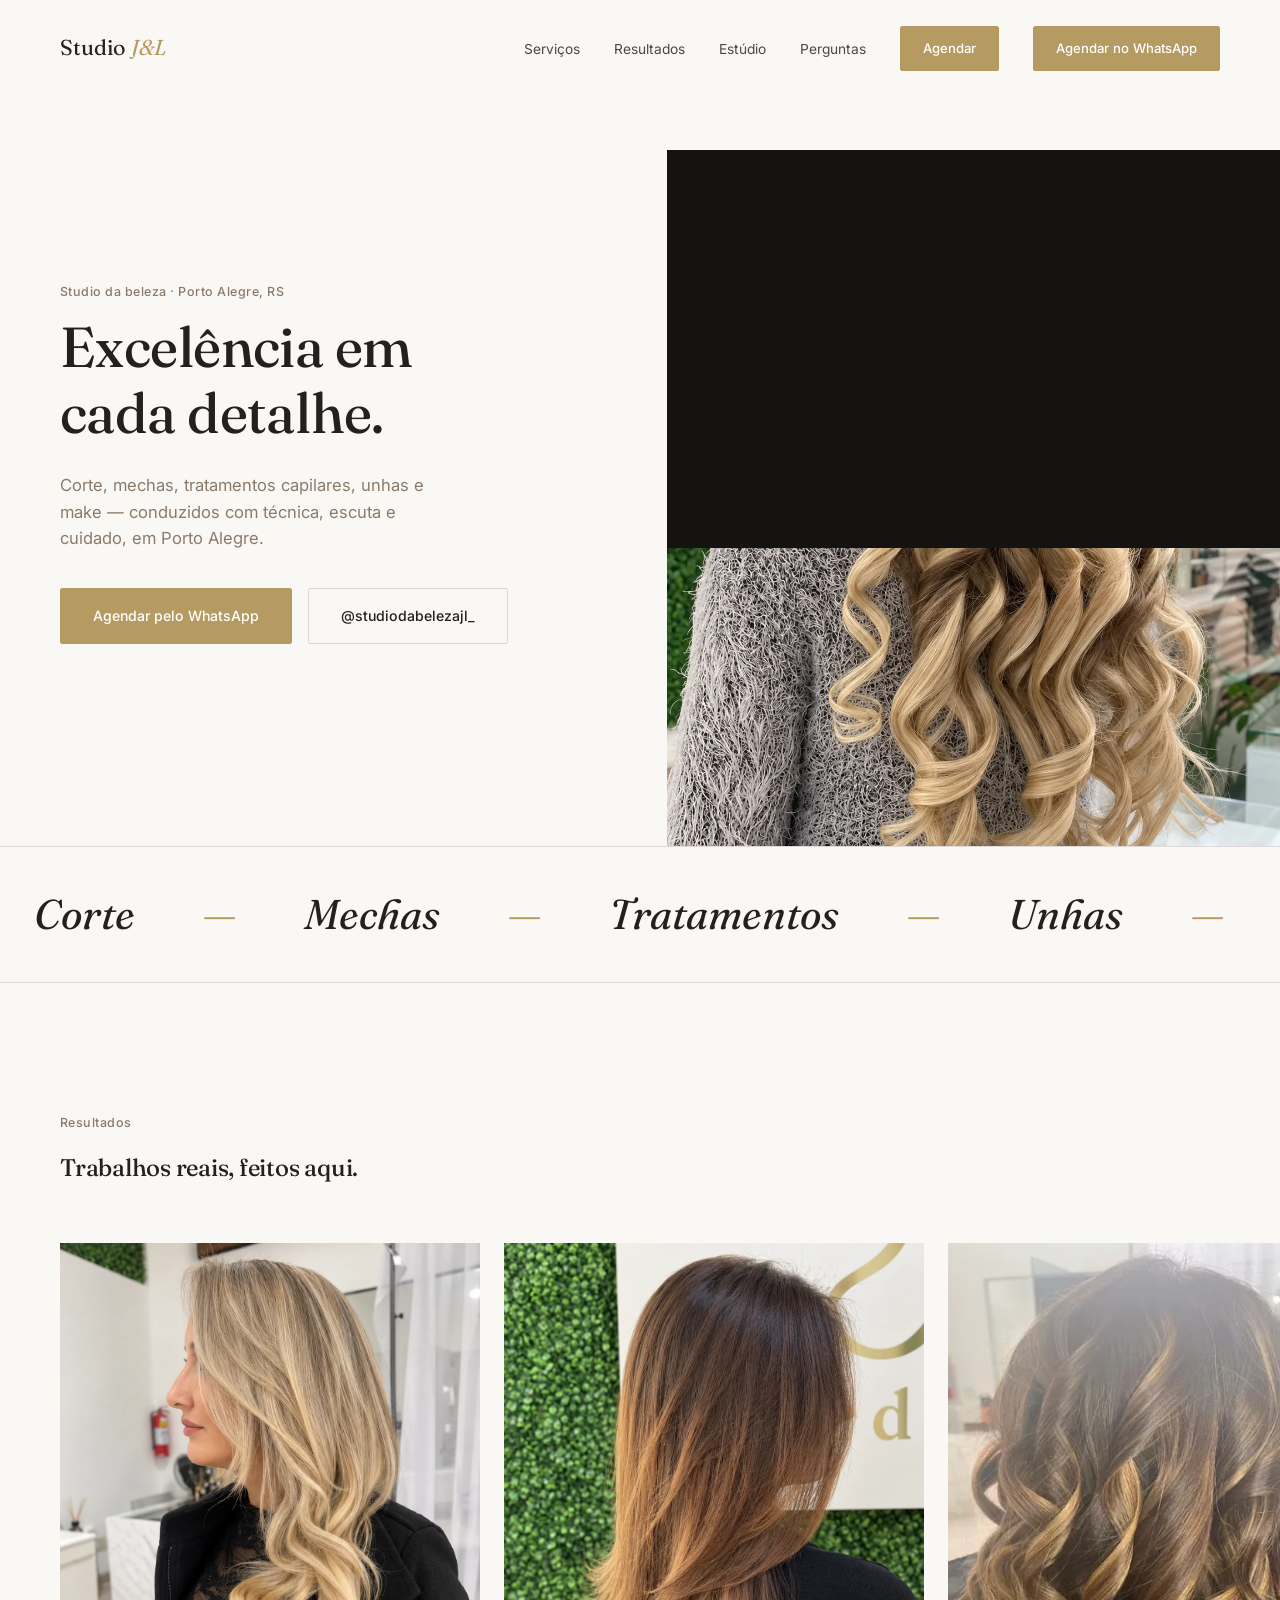
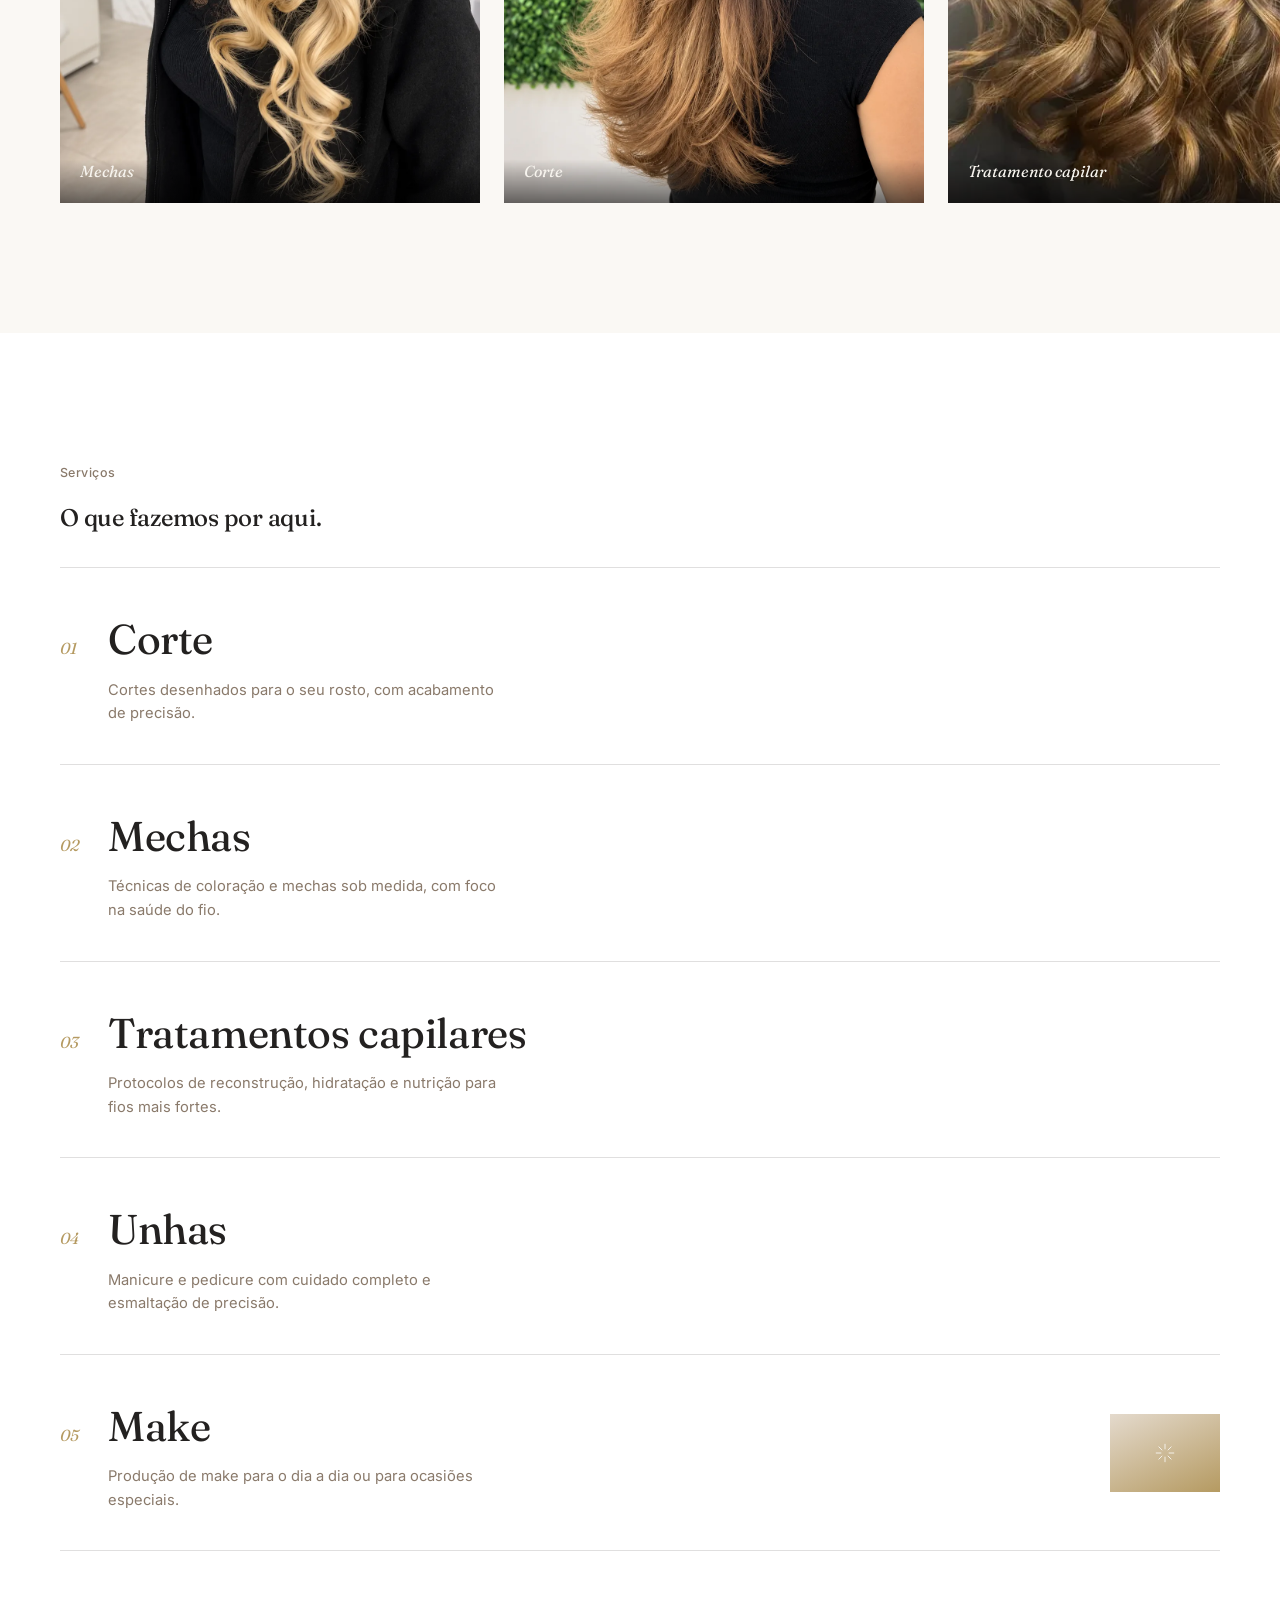
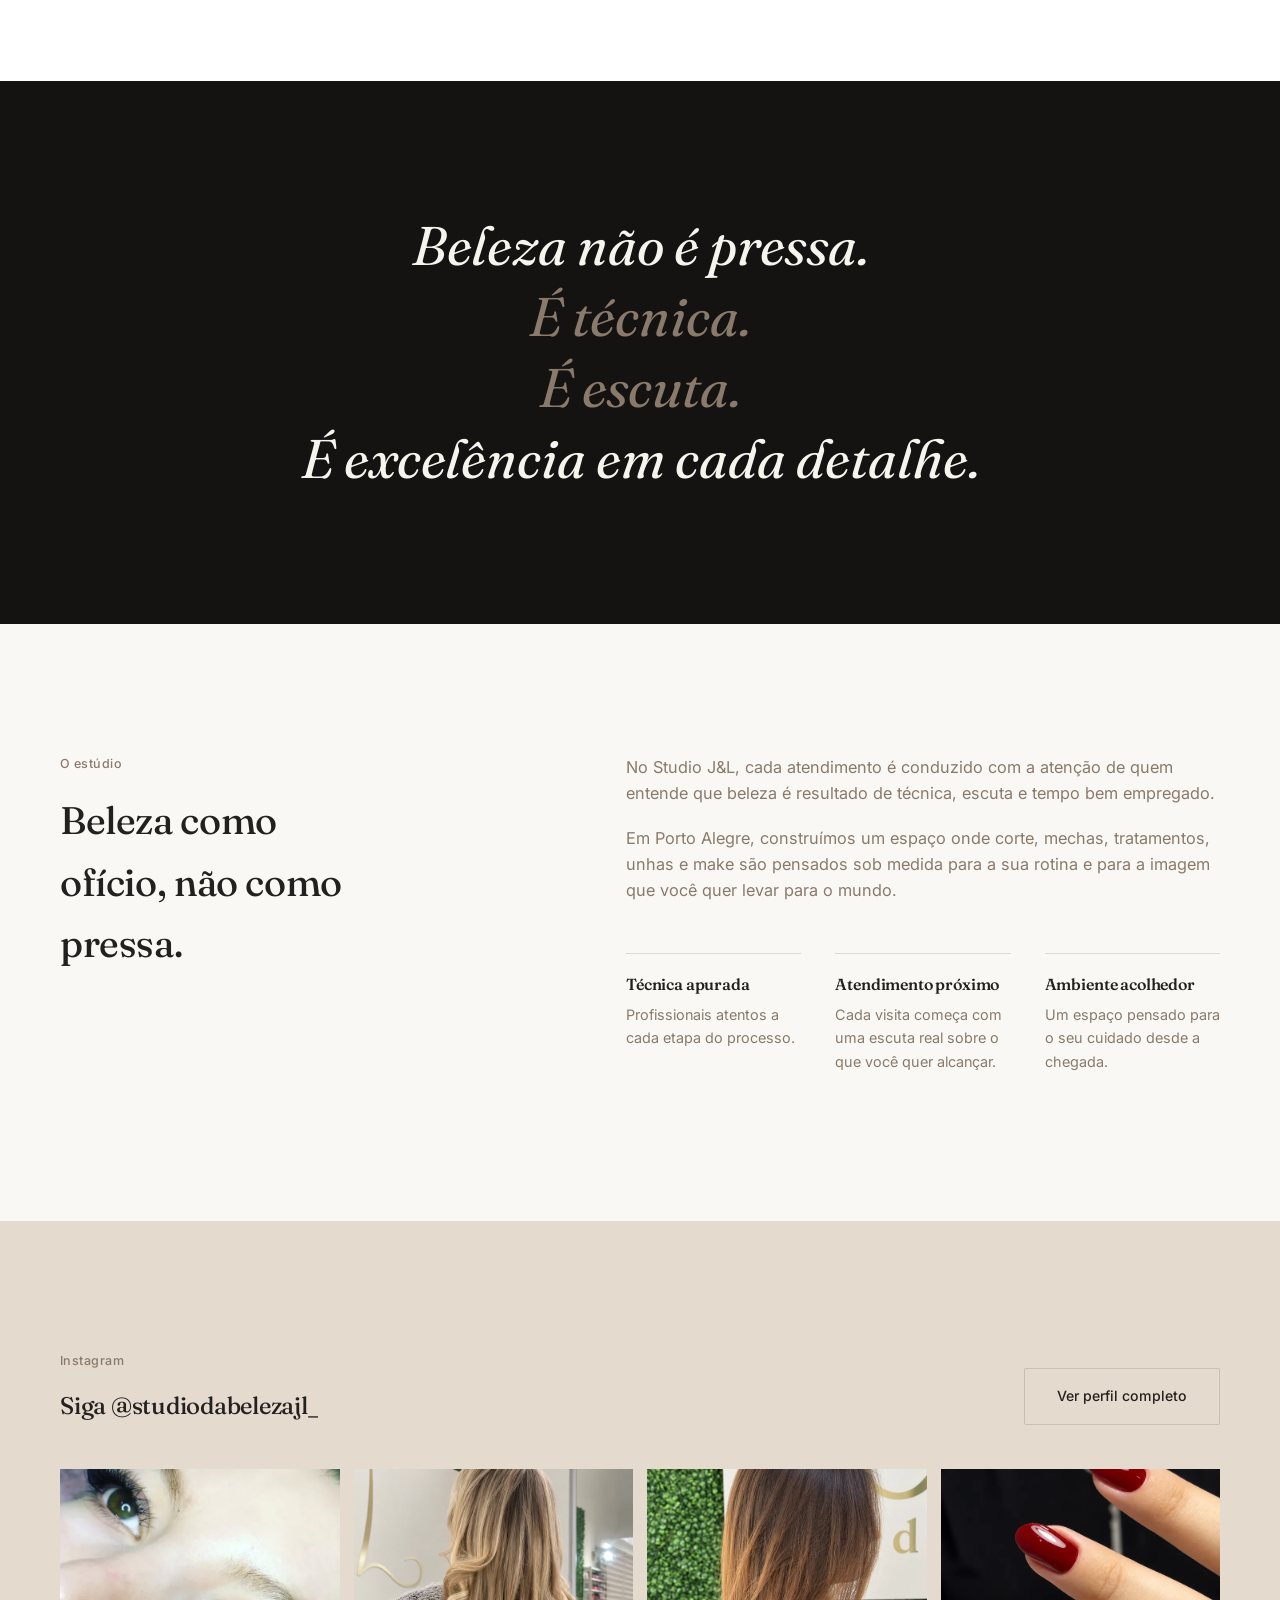
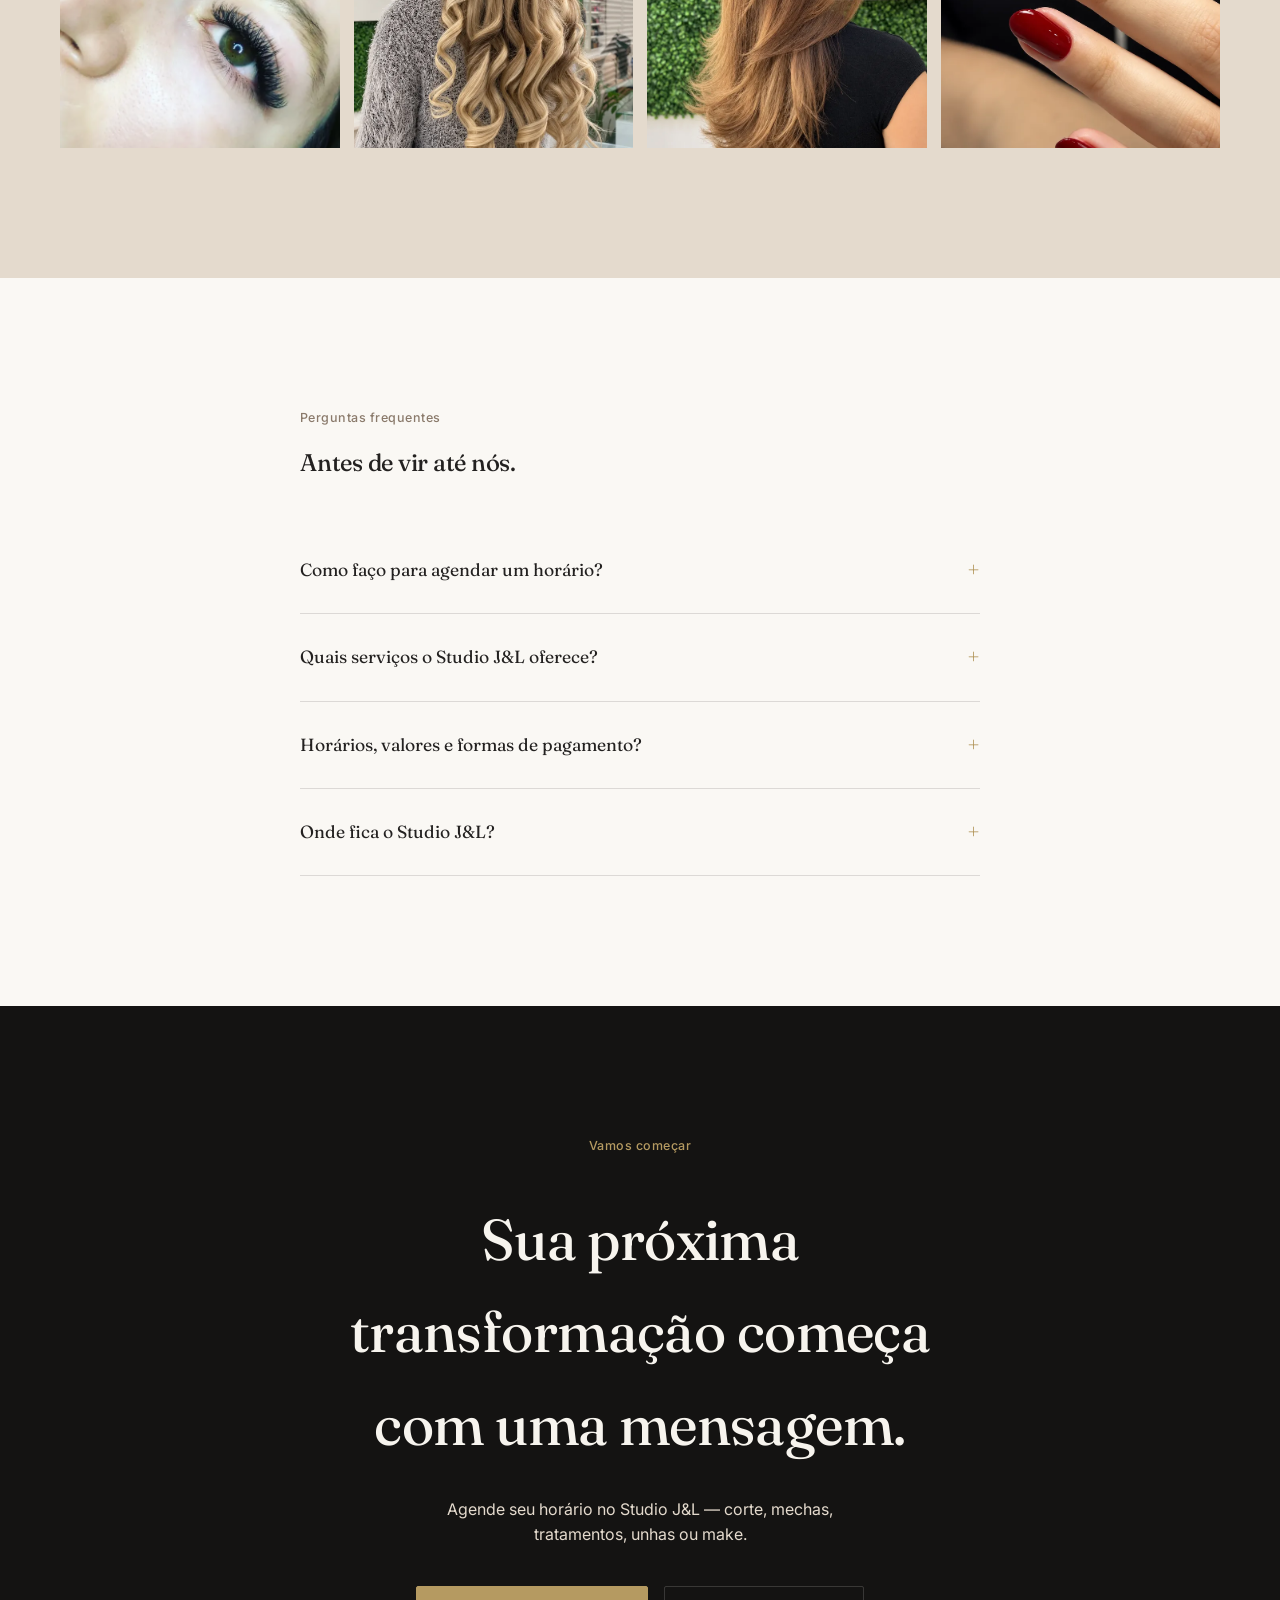
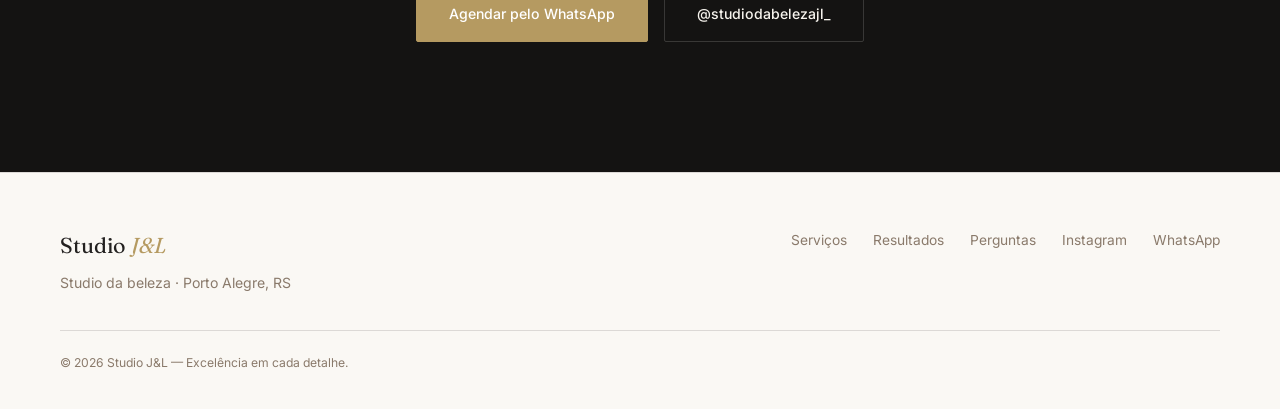
